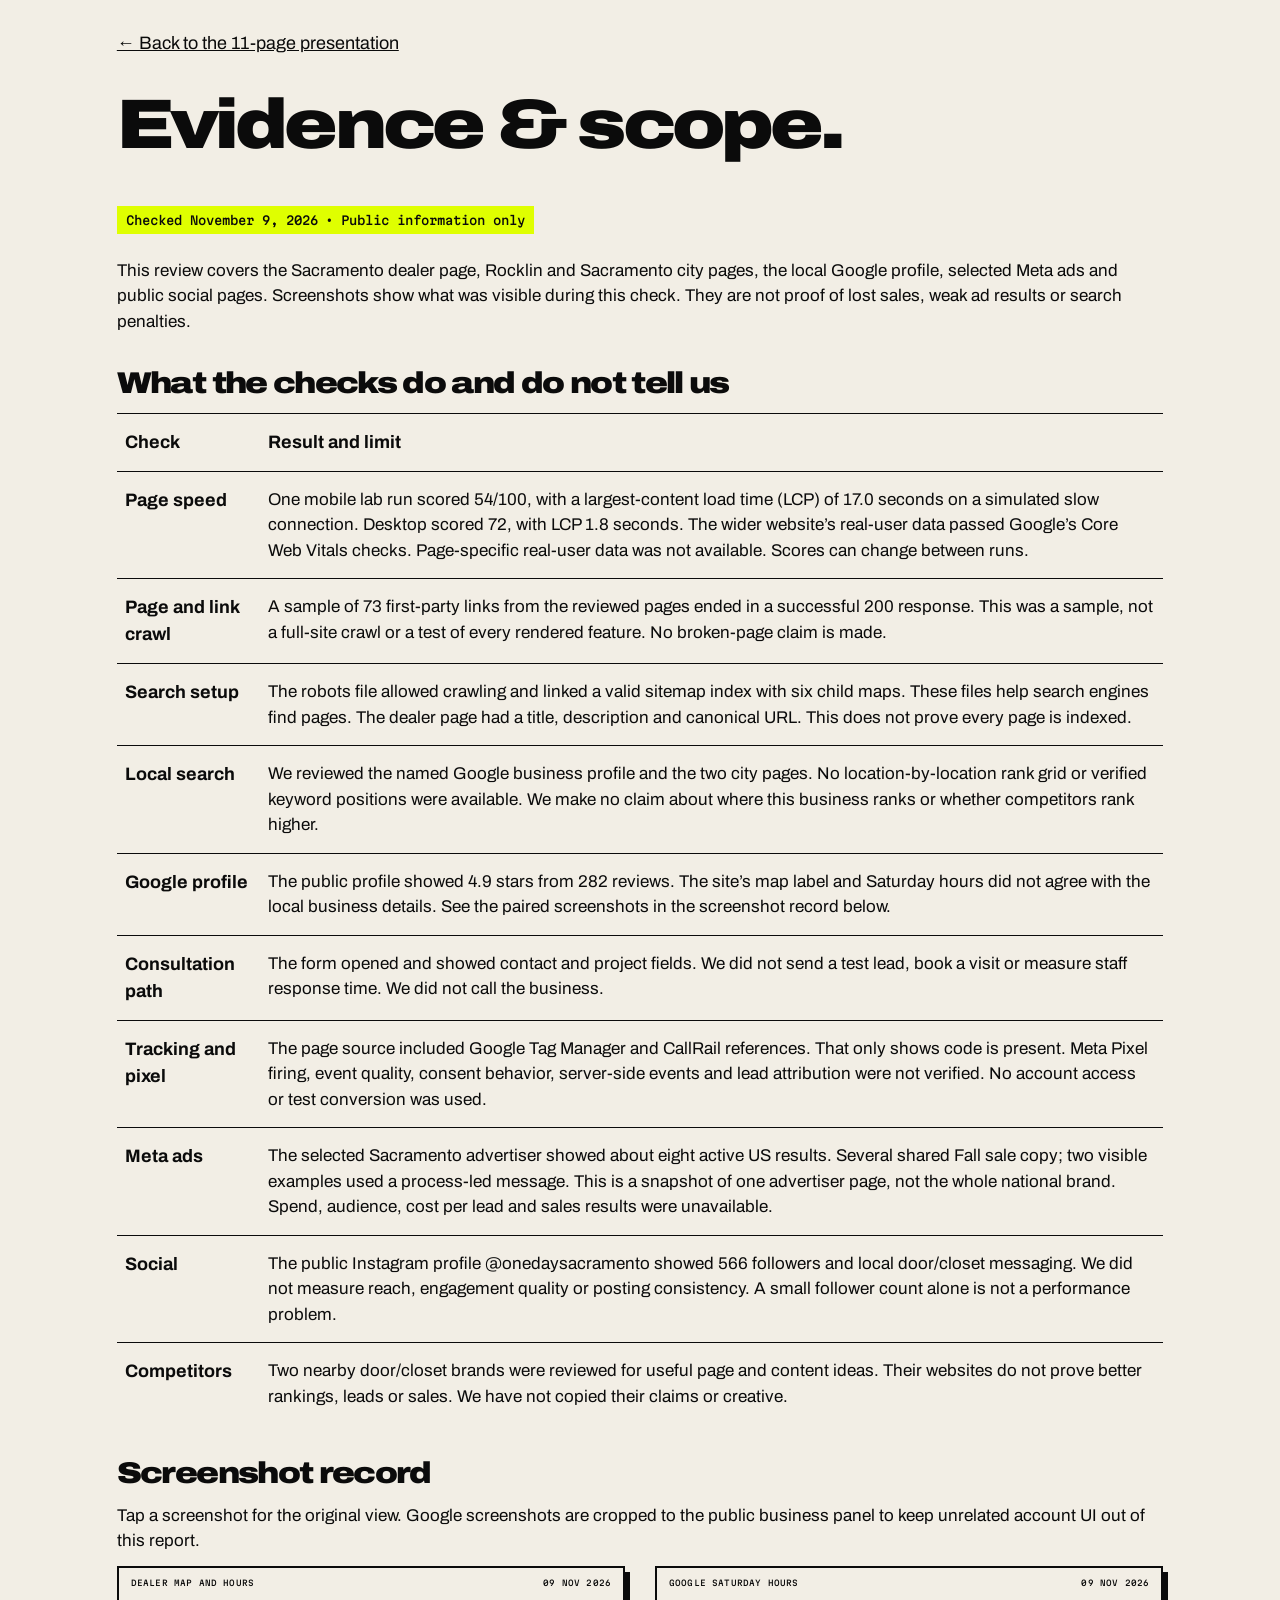
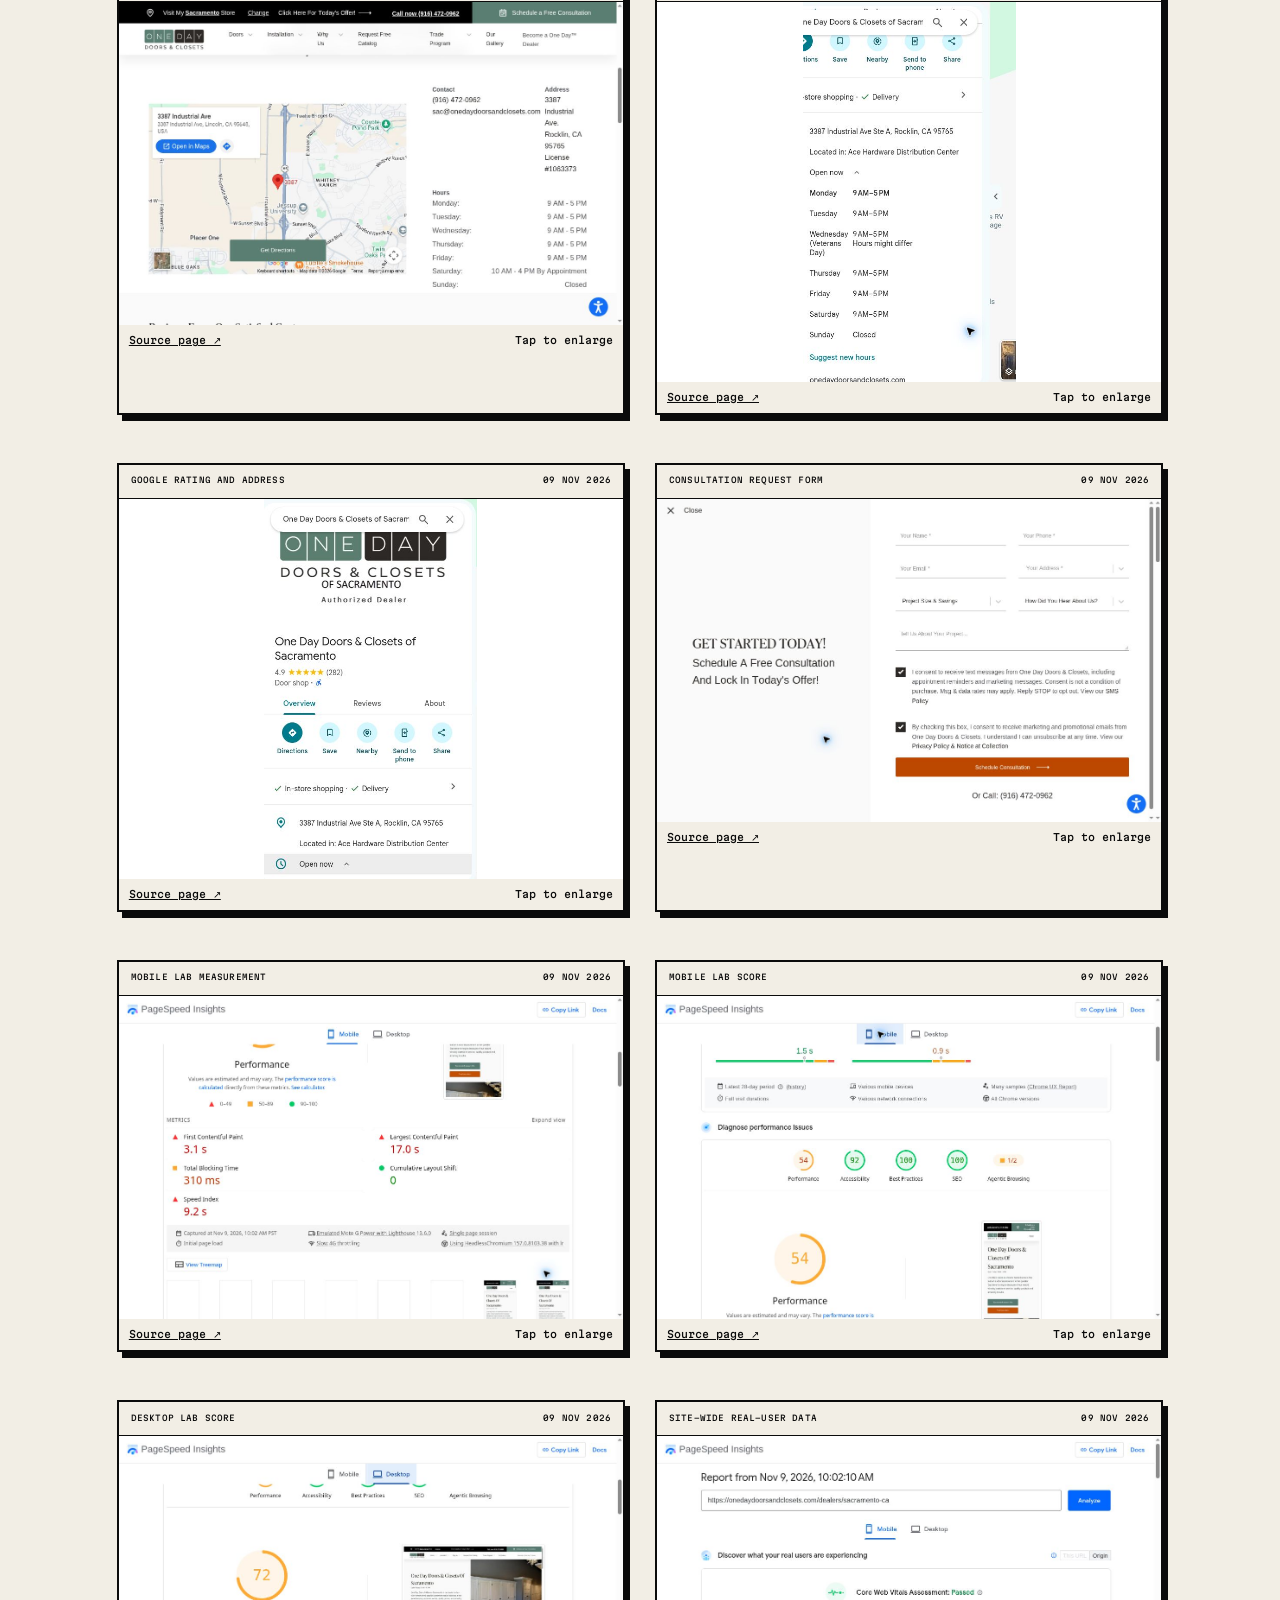
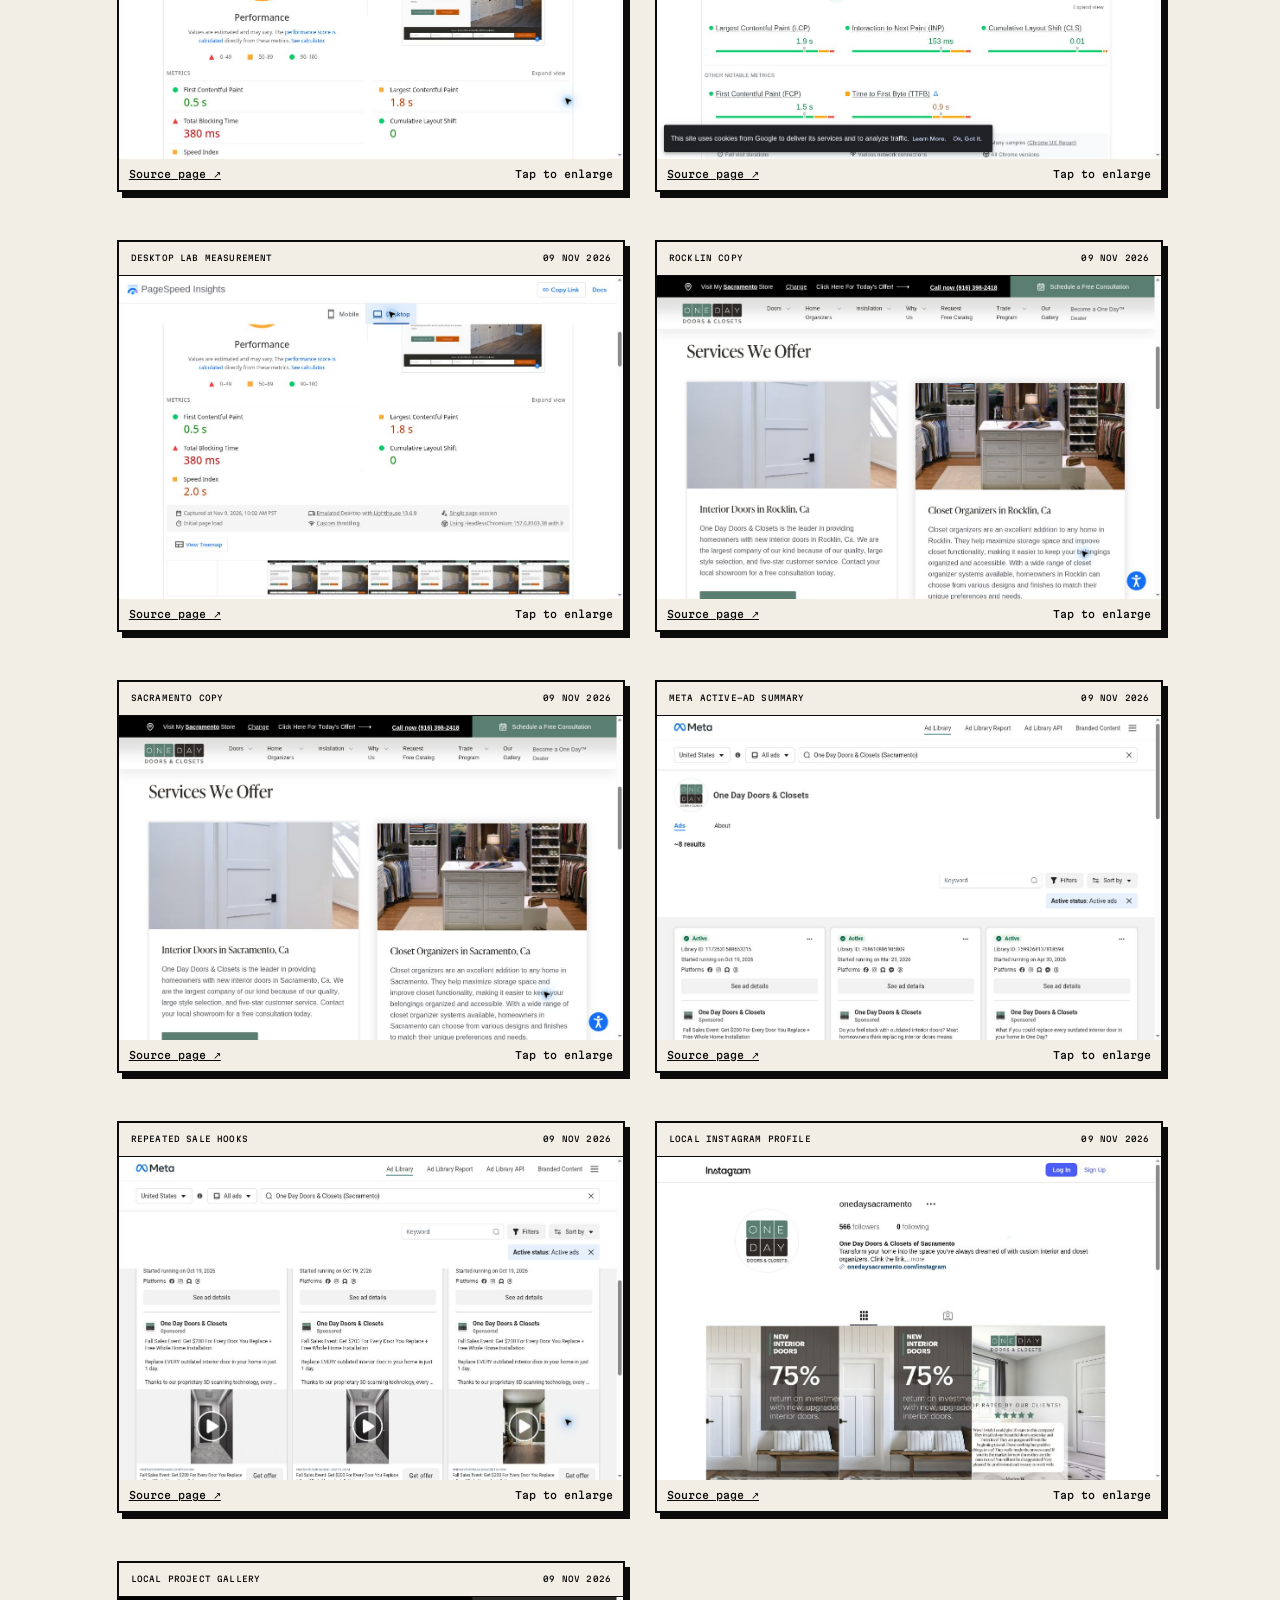
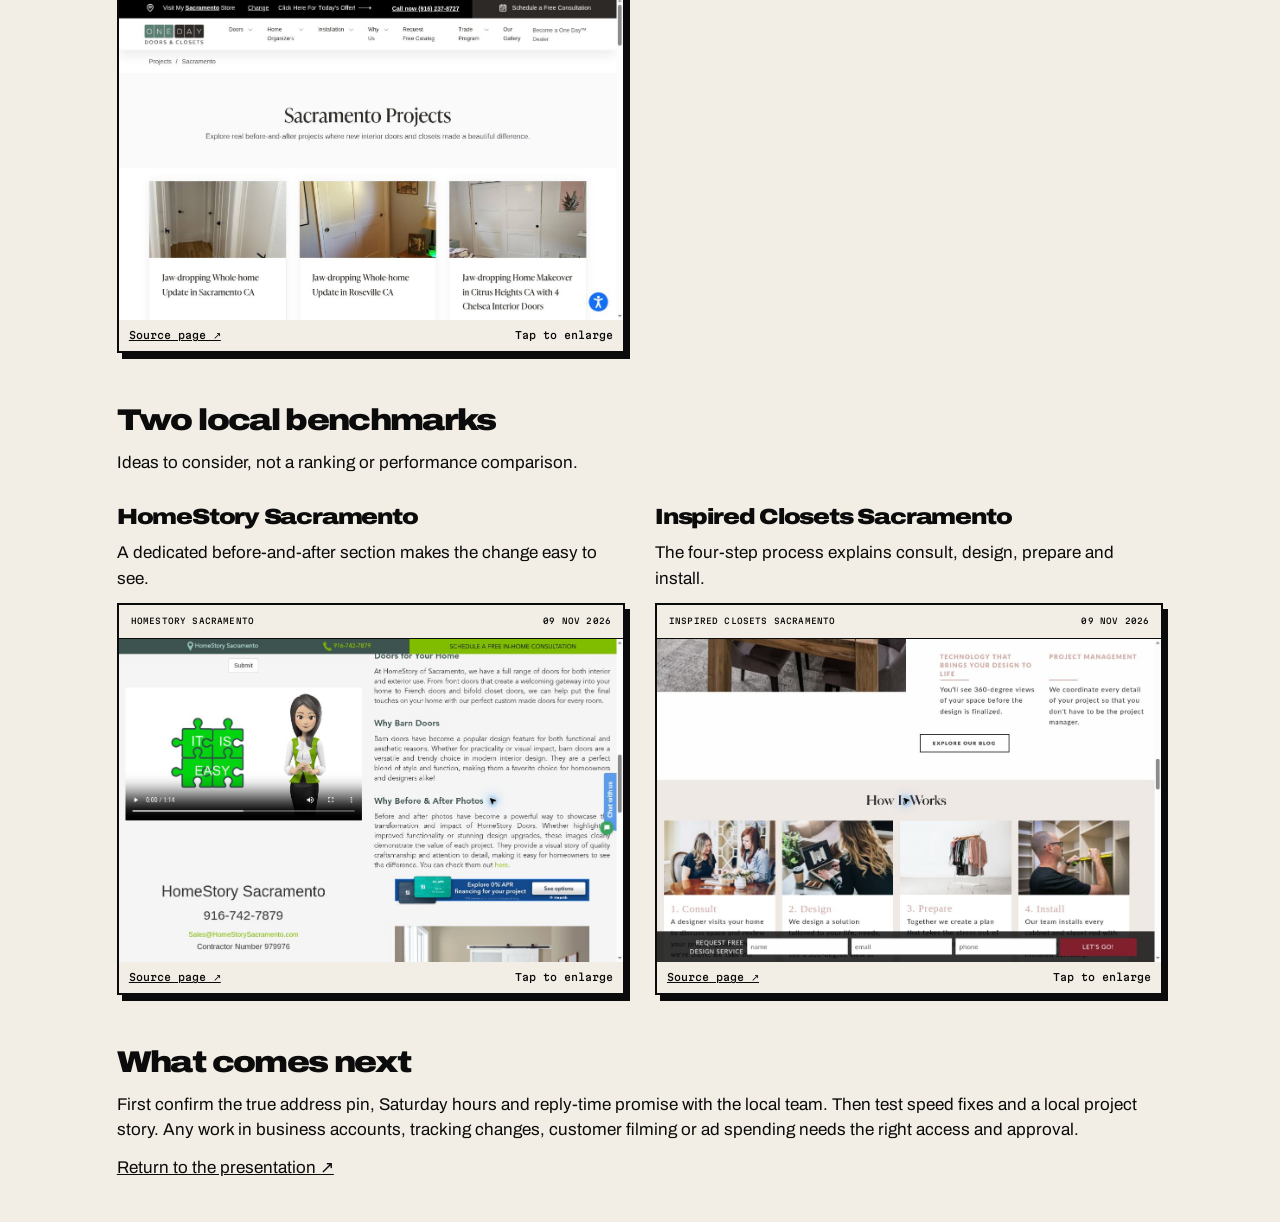
==== audit-notes.html @ bdd7f67b "Publish screenshot-backed 11-page Sacramento audit" ====
<!doctype html><html lang="en"><head><meta charset="utf-8"><meta name="viewport" content="width=device-width,initial-scale=1"><meta name="robots" content="noindex,nofollow"><title>Evidence & scope | One Day × Vessel Archive</title><link rel="stylesheet" href="styles.css"><link rel="stylesheet" href="audit.css"><style>body{display:block;height:auto;overflow:auto;padding:30px 6vw;max-width:1200px;margin:auto}h1{font-size:clamp(38px,6vw,70px);margin:35px 0}h2{font-size:30px;margin:35px 0 15px}h3{font-size:22px;margin:20px 0 10px}p,li,td{font:17px/1.5 Archivo,Arial,sans-serif}p{margin:12px 0}a{text-decoration:underline}table{border-collapse:collapse;width:100%}td,th{text-align:left;border-top:1px solid;padding:15px 8px;vertical-align:top}th{font-size:18px}.grid{display:grid;grid-template-columns:1fr 1fr;gap:30px}.proof img{max-height:380px}.tag{font:12px/1.5 var(--mono);background:var(--lime);padding:5px 9px;display:inline-block}@media(max-width:700px){.grid{grid-template-columns:1fr}td,th{font-size:14px;padding:12px 5px}}</style></head><body><a href="index.html">← Back to the 11-page presentation</a><h1>Evidence &amp; scope.</h1><p class="tag">Checked November 9, 2026 • Public information only</p><p>This review covers the Sacramento dealer page, Rocklin and Sacramento city pages, the local Google profile, selected Meta ads and public social pages. Screenshots show what was visible during this check. They are not proof of lost sales, weak ad results or search penalties.</p><h2>What the checks do and do not tell us</h2><table><thead><tr><th>Check</th><th>Result and limit</th></tr></thead><tbody><tr><th>Page speed</th><td>One mobile lab run scored 54/100, with a largest-content load time (LCP) of 17.0 seconds on a simulated slow connection. Desktop scored 72, with LCP 1.8 seconds. The wider website’s real-user data passed Google’s Core Web Vitals checks. Page-specific real-user data was not available. Scores can change between runs.</td></tr><tr><th>Page and link crawl</th><td>A sample of 73 first-party links from the reviewed pages ended in a successful 200 response. This was a sample, not a full-site crawl or a test of every rendered feature. No broken-page claim is made.</td></tr><tr><th>Search setup</th><td>The robots file allowed crawling and linked a valid sitemap index with six child maps. These files help search engines find pages. The dealer page had a title, description and canonical URL. This does not prove every page is indexed.</td></tr><tr><th>Local search</th><td>We reviewed the named Google business profile and the two city pages. No location-by-location rank grid or verified keyword positions were available. We make no claim about where this business ranks or whether competitors rank higher.</td></tr><tr><th>Google profile</th><td>The public profile showed 4.9 stars from 282 reviews. The site’s map label and Saturday hours did not agree with the local business details. See the paired screenshots in the screenshot record below.</td></tr><tr><th>Consultation path</th><td>The form opened and showed contact and project fields. We did not send a test lead, book a visit or measure staff response time. We did not call the business.</td></tr><tr><th>Tracking and pixel</th><td>The page source included Google Tag Manager and CallRail references. That only shows code is present. Meta Pixel firing, event quality, consent behavior, server-side events and lead attribution were not verified. No account access or test conversion was used.</td></tr><tr><th>Meta ads</th><td>The selected Sacramento advertiser showed about eight active US results. Several shared Fall sale copy; two visible examples used a process-led message. This is a snapshot of one advertiser page, not the whole national brand. Spend, audience, cost per lead and sales results were unavailable.</td></tr><tr><th>Social</th><td>The public Instagram profile @onedaysacramento showed 566 followers and local door/closet messaging. We did not measure reach, engagement quality or posting consistency. A small follower count alone is not a performance problem.</td></tr><tr><th>Competitors</th><td>Two nearby door/closet brands were reviewed for useful page and content ideas. Their websites do not prove better rankings, leads or sales. We have not copied their claims or creative.</td></tr></tbody></table><h2>Screenshot record</h2><p>Tap a screenshot for the original view. Google screenshots are cropped to the public business panel to keep unrelated account UI out of this report.</p><div class="grid"><figure class="proof window"><div class="window-bar"><span>Dealer map and hours</span><time datetime="2026-11-09">09 NOV 2026</time></div><a class="proof-image" href="evidence/sacramento-location.png" target="_blank" rel="noopener" aria-label="Open full screenshot: Dealer map and hours"><img src="evidence/sacramento-location.png" alt="Dealer map and hours" loading="lazy"></a><figcaption><a href="https://onedaydoorsandclosets.com/dealers/sacramento-ca" target="_blank" rel="noopener">Source page ↗</a><span>Tap to enlarge</span></figcaption></figure><figure class="proof window"><div class="window-bar"><span>Google Saturday hours</span><time datetime="2026-11-09">09 NOV 2026</time></div><a class="proof-image" href="evidence/google-hours.png" target="_blank" rel="noopener" aria-label="Open full screenshot: Google Saturday hours"><img src="evidence/google-hours.png" alt="Google Saturday hours" loading="lazy"></a><figcaption><a href="https://g.page/r/CX6VemgRWB2BEB0" target="_blank" rel="noopener">Source page ↗</a><span>Tap to enlarge</span></figcaption></figure><figure class="proof window"><div class="window-bar"><span>Google rating and address</span><time datetime="2026-11-09">09 NOV 2026</time></div><a class="proof-image" href="evidence/google-profile.png" target="_blank" rel="noopener" aria-label="Open full screenshot: Google rating and address"><img src="evidence/google-profile.png" alt="Google rating and address" loading="lazy"></a><figcaption><a href="https://g.page/r/CX6VemgRWB2BEB0" target="_blank" rel="noopener">Source page ↗</a><span>Tap to enlarge</span></figcaption></figure><figure class="proof window"><div class="window-bar"><span>Consultation request form</span><time datetime="2026-11-09">09 NOV 2026</time></div><a class="proof-image" href="evidence/consultation-form.png" target="_blank" rel="noopener" aria-label="Open full screenshot: Consultation request form"><img src="evidence/consultation-form.png" alt="Consultation request form" loading="lazy"></a><figcaption><a href="https://onedaydoorsandclosets.com/dealers/sacramento-ca" target="_blank" rel="noopener">Source page ↗</a><span>Tap to enlarge</span></figcaption></figure><figure class="proof window"><div class="window-bar"><span>Mobile lab measurement</span><time datetime="2026-11-09">09 NOV 2026</time></div><a class="proof-image" href="evidence/psi-mobile-lab.png" target="_blank" rel="noopener" aria-label="Open full screenshot: Mobile lab measurement"><img src="evidence/psi-mobile-lab.png" alt="Mobile lab measurement" loading="lazy"></a><figcaption><a href="https://pagespeed.web.dev/analysis/https-onedaydoorsandclosets-com-dealers-sacramento-ca/okveh5j8fg?form_factor=mobile" target="_blank" rel="noopener">Source page ↗</a><span>Tap to enlarge</span></figcaption></figure><figure class="proof window"><div class="window-bar"><span>Mobile lab score</span><time datetime="2026-11-09">09 NOV 2026</time></div><a class="proof-image" href="evidence/psi-mobile-score.png" target="_blank" rel="noopener" aria-label="Open full screenshot: Mobile lab score"><img src="evidence/psi-mobile-score.png" alt="Mobile lab score" loading="lazy"></a><figcaption><a href="https://pagespeed.web.dev/analysis/https-onedaydoorsandclosets-com-dealers-sacramento-ca/okveh5j8fg?form_factor=mobile" target="_blank" rel="noopener">Source page ↗</a><span>Tap to enlarge</span></figcaption></figure><figure class="proof window"><div class="window-bar"><span>Desktop lab score</span><time datetime="2026-11-09">09 NOV 2026</time></div><a class="proof-image" href="evidence/psi-desktop-score.png" target="_blank" rel="noopener" aria-label="Open full screenshot: Desktop lab score"><img src="evidence/psi-desktop-score.png" alt="Desktop lab score" loading="lazy"></a><figcaption><a href="https://pagespeed.web.dev/analysis/https-onedaydoorsandclosets-com-dealers-sacramento-ca/okveh5j8fg?form_factor=desktop" target="_blank" rel="noopener">Source page ↗</a><span>Tap to enlarge</span></figcaption></figure><figure class="proof window"><div class="window-bar"><span>Site-wide real-user data</span><time datetime="2026-11-09">09 NOV 2026</time></div><a class="proof-image" href="evidence/psi-mobile-field.png" target="_blank" rel="noopener" aria-label="Open full screenshot: Site-wide real-user data"><img src="evidence/psi-mobile-field.png" alt="Site-wide real-user data" loading="lazy"></a><figcaption><a href="https://pagespeed.web.dev/analysis/https-onedaydoorsandclosets-com-dealers-sacramento-ca/okveh5j8fg?form_factor=mobile" target="_blank" rel="noopener">Source page ↗</a><span>Tap to enlarge</span></figcaption></figure><figure class="proof window"><div class="window-bar"><span>Desktop lab measurement</span><time datetime="2026-11-09">09 NOV 2026</time></div><a class="proof-image" href="evidence/psi-desktop-lab.png" target="_blank" rel="noopener" aria-label="Open full screenshot: Desktop lab measurement"><img src="evidence/psi-desktop-lab.png" alt="Desktop lab measurement" loading="lazy"></a><figcaption><a href="https://pagespeed.web.dev/analysis/https-onedaydoorsandclosets-com-dealers-sacramento-ca/okveh5j8fg?form_factor=desktop" target="_blank" rel="noopener">Source page ↗</a><span>Tap to enlarge</span></figcaption></figure><figure class="proof window"><div class="window-bar"><span>Rocklin copy</span><time datetime="2026-11-09">09 NOV 2026</time></div><a class="proof-image" href="evidence/rocklin-service-copy.png" target="_blank" rel="noopener" aria-label="Open full screenshot: Rocklin copy"><img src="evidence/rocklin-service-copy.png" alt="Rocklin copy" loading="lazy"></a><figcaption><a href="https://onedaydoorsandclosets.com/cities/rocklin-ca" target="_blank" rel="noopener">Source page ↗</a><span>Tap to enlarge</span></figcaption></figure><figure class="proof window"><div class="window-bar"><span>Sacramento copy</span><time datetime="2026-11-09">09 NOV 2026</time></div><a class="proof-image" href="evidence/sacramento-service-copy.png" target="_blank" rel="noopener" aria-label="Open full screenshot: Sacramento copy"><img src="evidence/sacramento-service-copy.png" alt="Sacramento copy" loading="lazy"></a><figcaption><a href="https://onedaydoorsandclosets.com/cities/sacramento-ca" target="_blank" rel="noopener">Source page ↗</a><span>Tap to enlarge</span></figcaption></figure><figure class="proof window"><div class="window-bar"><span>Meta active-ad summary</span><time datetime="2026-11-09">09 NOV 2026</time></div><a class="proof-image" href="evidence/meta-active-summary.png" target="_blank" rel="noopener" aria-label="Open full screenshot: Meta active-ad summary"><img src="evidence/meta-active-summary.png" alt="Meta active-ad summary" loading="lazy"></a><figcaption><a href="https://www.facebook.com/ads/library/?active_status=active&ad_type=all&country=US&view_all_page_id=113342071382719" target="_blank" rel="noopener">Source page ↗</a><span>Tap to enlarge</span></figcaption></figure><figure class="proof window"><div class="window-bar"><span>Repeated sale hooks</span><time datetime="2026-11-09">09 NOV 2026</time></div><a class="proof-image" href="evidence/meta-repeat-hooks.png" target="_blank" rel="noopener" aria-label="Open full screenshot: Repeated sale hooks"><img src="evidence/meta-repeat-hooks.png" alt="Repeated sale hooks" loading="lazy"></a><figcaption><a href="https://www.facebook.com/ads/library/?active_status=active&ad_type=all&country=US&view_all_page_id=113342071382719" target="_blank" rel="noopener">Source page ↗</a><span>Tap to enlarge</span></figcaption></figure><figure class="proof window"><div class="window-bar"><span>Local Instagram profile</span><time datetime="2026-11-09">09 NOV 2026</time></div><a class="proof-image" href="evidence/instagram-profile.png" target="_blank" rel="noopener" aria-label="Open full screenshot: Local Instagram profile"><img src="evidence/instagram-profile.png" alt="Local Instagram profile" loading="lazy"></a><figcaption><a href="https://www.instagram.com/onedaysacramento/" target="_blank" rel="noopener">Source page ↗</a><span>Tap to enlarge</span></figcaption></figure><figure class="proof window"><div class="window-bar"><span>Local project gallery</span><time datetime="2026-11-09">09 NOV 2026</time></div><a class="proof-image" href="evidence/local-projects.png" target="_blank" rel="noopener" aria-label="Open full screenshot: Local project gallery"><img src="evidence/local-projects.png" alt="Local project gallery" loading="lazy"></a><figcaption><a href="https://onedaydoorsandclosets.com/projects/sacramento-ca" target="_blank" rel="noopener">Source page ↗</a><span>Tap to enlarge</span></figcaption></figure></div><h2>Two local benchmarks</h2><p>Ideas to consider, not a ranking or performance comparison.</p><div class="grid"><article><h3>HomeStory Sacramento</h3><p>A dedicated before-and-after section makes the change easy to see.</p><figure class="proof window"><div class="window-bar"><span>HomeStory Sacramento</span><time datetime="2026-11-09">09 NOV 2026</time></div><a class="proof-image" href="evidence/comp-homestory.png" target="_blank" rel="noopener" aria-label="Open full screenshot: HomeStory Sacramento"><img src="evidence/comp-homestory.png" alt="HomeStory Sacramento" loading="lazy"></a><figcaption><a href="https://www.homestorydoors.com/location/sacramento" target="_blank" rel="noopener">Source page ↗</a><span>Tap to enlarge</span></figcaption></figure></article><article><h3>Inspired Closets Sacramento</h3><p>The four-step process explains consult, design, prepare and install.</p><figure class="proof window"><div class="window-bar"><span>Inspired Closets Sacramento</span><time datetime="2026-11-09">09 NOV 2026</time></div><a class="proof-image" href="evidence/comp-inspired.png" target="_blank" rel="noopener" aria-label="Open full screenshot: Inspired Closets Sacramento"><img src="evidence/comp-inspired.png" alt="Inspired Closets Sacramento" loading="lazy"></a><figcaption><a href="https://www.inspiredclosets.com/locations/sacramento/" target="_blank" rel="noopener">Source page ↗</a><span>Tap to enlarge</span></figcaption></figure></article></div><h2>What comes next</h2><p>First confirm the true address pin, Saturday hours and reply-time promise with the local team. Then test speed fixes and a local project story. Any work in business accounts, tracking changes, customer filming or ad spending needs the right access and approval.</p><p><a href="index.html">Return to the presentation ↗</a></p></body></html>
---- styles.css ----
/* V4: the original Modern Aesthetics / Vessel composition, in seven pages. */
@font-face{font-family:Archivo;src:url('assets/archivo.woff') format('woff');font-weight:100 900;font-stretch:62% 125%;font-display:swap}
@font-face{font-family:Instrument;src:url('assets/instrument-serif-italic.woff') format('woff');font-weight:400;font-style:italic;font-display:swap}
@font-face{font-family:Martian;src:url('assets/martian-mono.woff') format('woff');font-weight:500;font-display:swap}
:root{--paper:#f2eee5;--ink:#0b0b0b;--lime:#dfff00;--orange:#ff5731;--blue:#3452ff;--purple:#ae8af5;--muted:#656158;--line:#0b0b0b35;--mono:Martian,monospace;--serif:Instrument,Georgia,serif;--pad:clamp(24px,4.4vw,84px)}
*{box-sizing:border-box}html,body{margin:0;width:100%;height:100%;overflow:hidden}body{height:100svh;height:100dvh;background:var(--paper);color:var(--ink);font-family:Archivo,Arial,sans-serif;font-variation-settings:"wdth" 100;font-size:18px;line-height:1.5;-webkit-font-smoothing:antialiased;text-size-adjust:100%;display:flex;flex-direction:column}button,a{touch-action:manipulation;-webkit-tap-highlight-color:transparent}a{color:inherit;text-decoration:none}button{font:inherit;color:inherit;cursor:pointer}button:focus-visible,a:focus-visible{outline:3px solid var(--blue);outline-offset:5px}.dark :focus-visible{outline-color:var(--lime)}img{display:block;max-width:100%}p,h1,h2,h3,h4,figure{margin:0}h1,h2,h3{font-weight:900;font-variation-settings:"wdth" 117,"wght" 900;letter-spacing:-.055em;line-height:.95}em{font-family:var(--serif);font-variation-settings:normal;font-weight:400;font-style:italic;text-transform:none;letter-spacing:-.035em}[hidden]{display:none!important}::selection{background:var(--lime);color:var(--ink)}.mono,.eyebrow{font:500 9px/1.65 var(--mono);letter-spacing:.045em;text-transform:uppercase}.eyebrow{display:flex;align-items:center;gap:10px;margin-bottom:23px}.signal{width:8px;height:8px;flex:0 0 auto;background:var(--lime);border:1px solid #b3c900;box-shadow:0 0 0 4px #dfff0030;border-radius:50%}.masthead{flex:0 0 62px;margin:16px 20px 0;border:2px solid var(--ink);border-radius:40px;background:var(--paper);box-shadow:4px 5px 0 var(--ink);z-index:20;display:flex;align-items:center;justify-content:space-between;gap:22px;padding:7px 10px 7px 8px}.brand{display:flex;gap:11px;align-items:center;flex-shrink:0}.brand-disc{width:42px;height:42px;display:grid;place-items:center;background:var(--ink);border-radius:50%}.brand-disc img{height:29px;width:auto}.wordmark{width:112px;height:auto}.project-label{font-size:8px;color:var(--muted);margin-left:auto;text-align:right}.nav-tag{display:flex;align-items:center;gap:30px;background:var(--ink);color:var(--paper);border-radius:28px;padding:13px 18px;font-size:9px}.nav-tag>span{font-size:17px;line-height:1}.reading-progress{position:fixed;top:0;left:0;right:0;height:5px;z-index:40;background:var(--ink)}.reading-progress>span{height:100%;display:block;width:14.2857%;background:var(--lime);transition:width .2s}.deck{flex:1;min-height:0;margin-top:14px;position:relative}.slide{height:100%;overflow:auto;overscroll-behavior:contain;scrollbar-width:thin;outline:none;position:relative;isolation:isolate;padding:clamp(25px,3.5vh,44px) var(--pad);border-top:2px solid var(--ink);border-bottom:2px solid var(--ink)}.slide-inner{max-width:1490px;min-height:100%;margin:auto;display:flex;flex-direction:column;justify-content:center}.graph{background-color:var(--paper);background-image:linear-gradient(#0b0b0b08 1px,transparent 1px),linear-gradient(90deg,#0b0b0b08 1px,transparent 1px);background-size:48px 48px;background-position:-1px -1px}.dark{background:var(--ink);color:var(--paper)}.mega{font-size:clamp(55px,6.7vw,108px);line-height:.84;letter-spacing:-.075em;text-transform:uppercase;font-variation-settings:"wdth" 117,"wght" 900;font-weight:900}.mega>span{display:block}.mega>em{display:block;font-size:.91em;line-height:.92;margin:.12em 0 .08em .025em;position:relative;width:fit-content;max-width:100%}.mega .highlight{background:var(--lime);color:var(--ink);padding:.015em .12em .07em .04em;transform:rotate(-2deg);box-shadow:3px 3px 0 var(--ink);z-index:1}.lead{font-size:clamp(17px,1.35vw,21px);line-height:1.5;letter-spacing:-.018em;max-width:41ch}.cover-grid{display:grid;grid-template-columns:minmax(0,1.1fr) minmax(0,.9fr);gap:6vw;align-items:center}.cover-copy .mega{font-size:clamp(54px,6.5vw,104px);line-height:.86}.cover-copy .mega>span{white-space:nowrap}.cover-copy .mega>em{font-size:.85em;margin-top:.18em;white-space:nowrap}.intro-note{font-size:18px;line-height:1.4;max-width:34ch;margin-bottom:26px}.prepared{font-size:14px;line-height:1.5;max-width:42ch;margin-top:27px}.cover-copy .eyebrow{font-size:8px;margin-bottom:16px}.window{border:2px solid var(--ink);background:var(--paper);position:relative;box-shadow:8px 9px 0 var(--ink)}.window-bar{height:34px;border-bottom:1px solid var(--ink);padding:0 12px;display:flex;align-items:center;justify-content:space-between;gap:12px;font:500 7px/1.4 var(--mono);letter-spacing:.02em;text-transform:uppercase}.window-dots{white-space:nowrap;font-size:13px;letter-spacing:1px}.service-stage{height:455px;position:relative;padding:22px 24px 16px}.stage-grid{position:absolute;inset:8px 0 15px;background-color:var(--ink);background-image:linear-gradient(#ffffff09 1px,transparent 1px),linear-gradient(90deg,#ffffff09 1px,transparent 1px);background-size:37px 37px;border:2px solid var(--ink);border-radius:40px;box-shadow:10px 10px 0 var(--lime);overflow:hidden}.orbit{position:absolute;border:1px solid #f2eee540;border-radius:50%;width:490px;height:490px;left:-180px;top:10px;transform:rotate(-25deg) scaleX(.65)}.orbit-b{left:130px;top:150px;width:320px;height:320px;transform:rotate(35deg) scaleX(.5)}.orbit-point{position:absolute;width:9px;height:9px;border-radius:50%;background:var(--lime);left:32px;bottom:140px;box-shadow:0 0 18px var(--lime)}.service-window{width:90%;max-width:430px;box-shadow:7px 8px 0 #0008}.service-window:nth-of-type(1){transform:rotate(-5deg);z-index:2}.service-window:nth-of-type(2){margin:10px 0 0 8%;transform:rotate(3deg);z-index:3}.service-window:nth-of-type(3){margin:10px 0 0 0;transform:rotate(-2deg);z-index:4}.service-window .window-bar{height:25px;border-color:currentColor}.service-copy{padding:15px 19px}.service-copy h3{font-size:29px;line-height:.95;text-transform:uppercase}.service-copy p{font-size:13px;line-height:1.4;margin-top:8px;max-width:39ch}.cobalt{background:var(--blue);color:var(--paper)}.orange{background:var(--orange);color:var(--ink)}.acid{background:var(--lime);color:var(--ink)}.archive-sticker{position:absolute;right:-10px;top:6px;z-index:5;border:2px solid var(--ink);background:var(--purple);width:116px;height:116px;border-radius:50%;box-shadow:5px 5px 0 var(--ink);display:flex;align-items:center;justify-content:center;flex-direction:column;transform:rotate(13deg);gap:6px}.archive-sticker .mono{font-size:6px}.archive-sticker strong{font-size:22px;font-weight:900;line-height:.86;text-align:center;letter-spacing:-.06em}.service-stage .archive-sticker{right:-15px;top:auto;bottom:-5px;width:100px;height:100px}.service-stage .archive-sticker strong{font-size:18px}.service-stage .archive-sticker .mono{font-size:5px}.strength-layout{display:grid;grid-template-columns:minmax(0,1.08fr) minmax(0,.92fr);gap:6vw;align-items:center}.strength-copy .mega{font-size:clamp(47px,5.9vw,90px)}.strength-copy>.lead{margin-top:27px}.why{border-left:3px solid var(--orange);padding-left:15px;margin-top:22px;max-width:45ch}.why .label{font-size:8px}.why p{font-size:16px;line-height:1.45;margin-top:7px}.source{display:inline-flex;gap:18px;align-items:center;font-size:8px;border-bottom:1px solid currentColor;padding-bottom:3px;margin-top:20px;line-height:1.5}.source span{font-size:14px;line-height:1}.archive-stage{position:relative;height:470px;padding:22px 25px 34px}.portrait-window{width:91%;height:100%;transform:rotate(-5deg);border-color:var(--paper);box-shadow:12px 17px 0 #0005;z-index:2;display:flex;flex-direction:column}.portrait-window .window-bar{background:var(--blue);color:var(--paper);border-color:var(--paper);font-size:6px;flex:0 0 32px}.portrait{width:100%;height:0;flex:1;min-height:0;object-fit:cover;object-position:center 25%}.portrait-caption{background:var(--orange);padding:17px 15px;border-top:1px solid var(--paper)}.portrait-caption>strong{font-size:26px;line-height:.95;letter-spacing:-.065em;font-variation-settings:"wdth" 117,"wght" 900;font-weight:900;display:block}.portrait-caption .mono{display:block;font-size:6px;margin-top:8px}.logo-image .portrait{object-fit:contain;background:#fff;padding:20px}.archive-stage .archive-sticker{right:-9px;top:35px}.strength-layout.no-image{grid-template-columns:1fr;max-width:1000px}.finding-grid{display:grid;grid-template-columns:minmax(0,1.03fr) minmax(0,.97fr);gap:6vw;align-items:center}.finding-heading .mega{font-size:clamp(45px,5.7vw,88px);line-height:.88}.finding-heading .eyebrow{color:var(--lime)}.impact{margin-top:32px;padding-left:16px;border-left:3px solid var(--orange);max-width:40ch}.impact .label{color:var(--lime);font-size:8px}.impact p{font-size:clamp(17px,1.5vw,22px);line-height:1.45;margin-top:8px}.proof-window{color:var(--ink);border-color:var(--paper);box-shadow:8px 9px 0 #f2eee525;transform:rotate(2deg)}.issue-2 .proof-window{transform:rotate(-2deg)}.proof-window>.window-bar{background:var(--paper)}.proof-face{border-bottom:2px solid var(--ink);padding:28px;display:flex;gap:25px;align-items:center;min-height:190px}.finding-number{font-size:clamp(72px,7vw,108px);font-weight:900;font-variation-settings:"wdth" 117,"wght" 900;letter-spacing:-.08em;line-height:.85}.proof-face .label{font-size:8px;display:block;margin-bottom:10px}.proof-face p{font-size:22px;line-height:1.35;letter-spacing:-.02em}.fix{padding:27px 28px 17px}.fix .label{display:inline-block;background:var(--lime);padding:3px 6px;font-size:8px}.fix p{font-size:21px;line-height:1.4;margin-top:11px}.proof-footer{padding:0 28px 23px}.proof-footer .source{margin-top:8px}.plan-slide .mega{font-size:clamp(52px,6.3vw,96px);max-width:1100px}.plan-slide .eyebrow{color:var(--lime)}.steps{display:grid;grid-template-columns:repeat(3,minmax(0,1fr));gap:28px;margin:42px 7px 10px;align-items:stretch}.step{border-color:var(--paper);box-shadow:7px 8px 0 #f2eee525;min-width:0}.step:nth-child(1){transform:rotate(-2deg)}.step:nth-child(2){transform:translateY(12px) rotate(1deg)}.step:nth-child(3){transform:rotate(2deg)}.step .window-bar{border-color:currentColor}.step-copy{padding:22px}.step .number{font-size:61px;line-height:.9;font-variation-settings:"wdth" 117,"wght" 900;font-weight:900;letter-spacing:-.07em;display:block;margin-bottom:24px}.step h3{font-size:30px;line-height:.98;text-transform:uppercase}.step p{font-size:18px;line-height:1.4;margin-top:15px}.close-top{display:grid;grid-template-columns:1fr 220px;gap:7vw;align-items:center}.close-top .mega{font-size:clamp(58px,7.3vw,115px);max-width:1000px}.closing-symbol{width:210px;height:210px;background:var(--purple);border:2px solid var(--ink);border-radius:50%;display:grid;place-items:center;box-shadow:8px 8px 0 var(--ink);transform:rotate(12deg)}.closing-symbol img{width:80px;height:132px}.close-bottom{display:flex;justify-content:space-between;gap:35px;align-items:center;margin-top:32px}.close-bottom .lead{max-width:45ch}.actions{display:flex;flex-direction:column;align-items:flex-start;gap:20px;flex:0 0 auto}.button{background:var(--lime);color:var(--ink);border:2px solid var(--ink);box-shadow:5px 5px 0 var(--ink);padding:17px 21px;display:inline-flex;align-items:center;justify-content:space-between;gap:40px;font:500 10px/1.4 var(--mono);text-transform:uppercase;transition:transform .2s,box-shadow .2s}.button span{font-size:20px}.button:hover{transform:translate(3px,3px);box-shadow:2px 2px 0 var(--ink)}.work-link{border-bottom:1px solid var(--ink);padding-bottom:3px;font-size:9px}.footer-wordmark{border-top:2px solid var(--ink);margin-top:32px;padding-top:24px}.footer-wordmark img{height:clamp(70px,10vh,115px);width:100%;object-fit:contain}.deck-footer{flex:0 0 74px;padding:11px 24px;display:flex;align-items:center;justify-content:space-between;gap:25px}.footer-label{font-size:7px;color:var(--muted)}.controls{border:2px solid var(--ink);border-radius:40px;background:var(--paper);box-shadow:3px 4px 0 var(--ink);padding:5px;display:flex;align-items:center;gap:17px}.controls button{border:0;border-radius:24px;background:transparent;font:500 10px/1 var(--mono);padding:13px 15px;min-height:40px;min-width:83px}.controls button:disabled{opacity:.3;cursor:default}.controls #next{background:var(--ink);color:var(--paper)}.count{font-size:9px;min-width:48px;text-align:center}.count strong{font-weight:500}.visually-hidden{position:absolute;width:1px;height:1px;overflow:hidden;clip:rect(0,0,0,0);white-space:nowrap}.slide p,.slide h1,.slide h2,.slide h3{overflow-wrap:break-word}
@media(min-width:761px) and (max-height:760px){.slide{padding-top:24px;padding-bottom:24px}.cover-copy .mega{font-size:clamp(54px,5.7vw,84px)}.intro-note{margin-bottom:19px;font-size:16px}.prepared{margin-top:20px}.service-stage{height:410px}.service-copy{padding:12px 16px}.service-copy h3{font-size:25px}.service-copy p{font-size:12px}.strength-copy .mega{font-size:clamp(45px,5.2vw,75px)}.archive-stage{height:405px}.strength-copy>.lead{margin-top:22px;font-size:17px}.why{margin-top:17px}.why p{font-size:14px}.finding-heading .mega{font-size:clamp(45px,5.2vw,75px)}.proof-face{padding:23px;min-height:155px}.proof-face p{font-size:19px}.fix{padding:21px 23px 13px}.fix p{font-size:19px}.proof-footer{padding:0 23px 19px}.plan-slide .mega{font-size:clamp(48px,5.4vw,78px)}.steps{margin-top:32px;gap:24px}.step-copy{padding:18px}.step .number{font-size:47px;margin-bottom:18px}.step h3{font-size:26px}.step p{font-size:16px}.close-top .mega{font-size:clamp(54px,6.2vw,94px)}.closing-symbol{width:170px;height:170px}.closing-symbol img{height:110px;width:67px}.close-bottom{margin-top:26px}.footer-wordmark{margin-top:24px;padding-top:17px}.footer-wordmark img{height:70px}}
@media(max-width:1000px) and (min-width:761px){.cover-grid,.strength-layout,.finding-grid{gap:4vw}.service-stage{padding:28px 13px 20px}.service-copy h3{font-size:24px}.service-copy p{font-size:12px}.archive-sticker{width:95px;height:95px}.archive-sticker strong{font-size:18px}.archive-sticker .mono{font-size:5px}.proof-face{display:block}.finding-number{display:none}.proof-face p{font-size:19px}.fix p{font-size:18px}.step h3{font-size:25px}.step p{font-size:16px}.close-top{grid-template-columns:1fr 170px}.closing-symbol{width:160px;height:160px}.closing-symbol img{height:100px;width:61px}}
@media(max-width:760px){:root{--pad:23px}body{font-size:16px}.masthead{flex-basis:51px;min-height:51px;margin:10px 12px 0;padding:5px 8px 5px 5px;gap:10px;box-shadow:3px 4px 0 var(--ink)}.brand{gap:7px}.brand-disc{width:34px;height:34px}.brand-disc img{height:24px}.wordmark{width:84px}.project-label{font-size:6px;max-width:48%;line-height:1.5;padding-right:6px}.nav-tag{display:none}.deck{margin-top:11px}.slide{padding:25px var(--pad) 28px}.slide-inner{justify-content:center}.eyebrow{font-size:7px;line-height:1.6;gap:8px;margin-bottom:18px}.signal{width:6px;height:6px;box-shadow:0 0 0 3px #dfff0030}.cover-grid,.strength-layout,.finding-grid{display:flex;flex-direction:column;align-items:stretch;gap:26px}.cover-copy .eyebrow{font-size:6px;margin-bottom:13px}.intro-note{font-size:15px;max-width:33ch;line-height:1.4;margin-bottom:20px}.cover-copy .mega{font-size:clamp(44px,12.15vw,79px);line-height:.86}.cover-copy .mega>em{font-size:.85em;margin-top:.15em}.prepared{font-size:12px;margin-top:20px;max-width:39ch}.service-stage{height:auto;padding:0 3px;margin:0 2px 5px;display:grid;grid-template-columns:repeat(3,minmax(0,1fr));gap:8px}.service-stage .stage-grid,.service-stage .archive-sticker{display:none}.service-window{width:100%;margin:0!important;box-shadow:3px 4px 0 var(--ink)}.service-window:nth-of-type(1){transform:rotate(-3deg)}.service-window:nth-of-type(2){transform:translateY(6px) rotate(1deg)}.service-window:nth-of-type(3){transform:rotate(3deg)}.service-window .window-bar{height:21px;padding:0 5px;font-size:4px;gap:0}.service-window .window-dots{font-size:9px;letter-spacing:0}.service-window .window-bar>span:last-child{display:none}.service-copy{padding:12px 8px 13px}.service-copy h3{font-size:16px;line-height:.98;letter-spacing:-.055em}.service-copy p{font-size:10px;line-height:1.4;margin-top:9px}.strength-layout{gap:20px}.strength-copy .mega{font-size:clamp(36px,10.6vw,63px);line-height:.88}.strength-copy>.lead{font-size:16px;line-height:1.45;margin-top:20px;max-width:none}.why{margin-top:16px;padding-left:12px}.why .label{font-size:6px}.why p{font-size:13px;line-height:1.4;margin-top:5px}.source{font-size:6px;margin-top:14px;gap:13px}.source span{font-size:12px}.archive-stage{height:218px;padding:13px 25px 15px;margin:0 3px}.archive-stage .stage-grid{inset:5px 6px 7px;border-radius:25px;box-shadow:6px 6px 0 var(--lime)}.portrait-window{width:88%;transform:rotate(-4deg);box-shadow:6px 7px 0 #0005}.portrait-window .window-bar{height:24px;flex-basis:24px;font-size:5px;padding:0 8px}.portrait-window .window-dots{font-size:10px}.portrait-caption{padding:9px 10px}.portrait-caption>strong{font-size:17px;line-height:.95}.portrait-caption .mono{font-size:4.5px;margin-top:5px}.portrait{object-position:center 25%}.archive-stage .archive-sticker{right:-2px;top:19px;width:78px;height:78px;box-shadow:3px 3px 0 var(--ink);gap:4px}.archive-stage .archive-sticker strong{font-size:16px}.archive-stage .archive-sticker .mono{font-size:4px}.logo-image .portrait{padding:10px}.finding-grid{gap:26px}.finding-heading .mega{font-size:clamp(35px,10.5vw,63px);line-height:.89}.finding-heading .eyebrow{margin-bottom:18px}.impact{margin-top:22px;padding-left:12px;max-width:none}.impact .label{font-size:6px}.impact p{font-size:15px;line-height:1.4;margin-top:5px}.proof-window{margin:0 4px;box-shadow:5px 6px 0 #f2eee525;transform:rotate(1.3deg)}.issue-2 .proof-window{transform:rotate(-1.3deg)}.proof-window .window-bar{height:26px;font-size:5.5px;padding:0 9px;gap:8px}.proof-window .window-dots{font-size:10px}.proof-face{padding:18px 16px;min-height:0;gap:16px}.finding-number{font-size:61px;flex:0 0 61px}.proof-face .label{font-size:6px;margin-bottom:8px}.proof-face p{font-size:16px;line-height:1.35}.fix{padding:17px 16px 10px}.fix .label{font-size:6px;padding:2px 5px}.fix p{font-size:16px;line-height:1.4;margin-top:8px}.proof-footer{padding:0 16px 16px}.proof-footer .source{margin-top:6px}.plan-slide .mega{font-size:clamp(39px,11.2vw,67px);line-height:.88}.steps{grid-template-columns:1fr;gap:20px;margin:29px 4px 7px}.step:nth-child(1){transform:rotate(-1.5deg)}.step:nth-child(2){transform:rotate(1deg)}.step:nth-child(3){transform:rotate(-1deg)}.step{box-shadow:4px 5px 0 #f2eee525}.step .window-bar{height:24px;padding:0 10px;font-size:5px}.step .window-dots{font-size:10px}.step-copy{padding:15px 14px;display:grid;grid-template-columns:47px 1fr;gap:17px;align-items:start}.step .number{font-size:43px;margin:0}.step h3{font-size:23px;line-height:.98}.step p{font-size:14px;line-height:1.4;margin-top:8px}.close-top{display:block}.close-top .mega{font-size:clamp(44px,12.2vw,76px);line-height:.87}.closing-symbol{display:none}.close-bottom{display:block;margin-top:26px}.close-bottom .lead{font-size:18px;line-height:1.45;max-width:34ch}.actions{gap:22px;margin-top:28px}.button{font-size:8px;padding:15px 18px;gap:30px}.button span{font-size:18px}.work-link{font-size:8px}.footer-wordmark{margin-top:32px;padding-top:23px}.footer-wordmark img{height:78px}.deck-footer{flex-basis:68px;min-height:68px;padding:8px 13px 11px;justify-content:center}.footer-label{display:none}.controls{width:100%;max-width:390px;justify-content:space-between;padding:4px;gap:12px;box-shadow:2px 3px 0 var(--ink)}.controls button{font-size:9px;min-height:37px;min-width:85px;padding:11px 15px}.count{font-size:8px}.mega>em{line-height:.94}}
@media(max-width:370px){:root{--pad:19px}.slide{padding-top:21px;padding-bottom:24px}.cover-grid{gap:23px}.cover-copy .mega{font-size:12vw}.intro-note{font-size:14px;margin-bottom:17px}.service-copy{padding:10px 6px 11px}.service-copy h3{font-size:14px}.service-copy p{font-size:9px}.strength-copy .mega{font-size:10.4vw}.strength-copy>.lead{font-size:15px}.archive-stage{height:195px}.finding-heading .mega{font-size:10.5vw}.finding-grid{gap:22px}.finding-number{font-size:49px;flex-basis:49px}.proof-face{gap:13px;padding:15px 13px}.proof-face p,.fix p{font-size:15px}.fix{padding:15px 13px 10px}.proof-footer{padding:0 13px 14px}.step-copy{grid-template-columns:38px 1fr;gap:14px;padding:13px}.step .number{font-size:36px}.step h3{font-size:21px}.step p{font-size:13px}.steps{gap:18px}.footer-wordmark img{height:66px}}
@media(prefers-reduced-motion:no-preference){.slide-inner{animation:enter .23s ease-out}@keyframes enter{from{opacity:.45;transform:translateY(7px)}to{opacity:1;transform:translateY(0)}}}@media(prefers-reduced-motion:reduce){*,*::before,*::after{animation:none!important;transition:none!important}}
/* Phone intro: keep the big hero and give every service a readable row. */
@media(max-width:760px){.cover-grid{gap:22px}.service-stage{display:flex;flex-direction:column;gap:9px;margin:0 3px 3px;padding:0}.service-window{width:100%;max-width:none;box-shadow:3px 4px 0 var(--ink)}.service-window:nth-of-type(1){transform:rotate(-1deg)}.service-window:nth-of-type(2){transform:rotate(.7deg)}.service-window:nth-of-type(3){transform:rotate(-.6deg)}.service-window .window-bar{display:none}.service-copy{display:grid;grid-template-columns:92px minmax(0,1fr);gap:12px;align-items:center;padding:10px 12px}.service-copy h3{font-size:16px;line-height:1;overflow-wrap:normal}.service-copy p{font-size:14px;line-height:1.35;margin:0;max-width:none}}
@media(max-width:370px){.cover-grid{gap:19px}.service-stage{gap:8px}.service-copy{grid-template-columns:86px minmax(0,1fr);gap:10px;padding:9px 10px}.service-copy h3{font-size:15px}.service-copy p{font-size:14px}}
/* Compact the phone finding frame, never its headline or body type. */
@media(max-width:760px){.issue-slide{padding-top:21px;padding-bottom:20px}.finding-grid{gap:16px}.finding-heading .eyebrow{margin-bottom:14px}.impact{margin-top:14px}.proof-window .window-bar{height:22px}.proof-face{padding-top:14px;padding-bottom:14px}.fix{padding-top:14px;padding-bottom:8px}.proof-footer{padding-bottom:12px}.proof-footer .source{margin-top:4px}}
/* V5 richer story: Megan's sparse, ruled audit rows inside Vessel's visual system. */
.section-heading{margin-bottom:29px}.section-heading .mega{font-size:clamp(50px,5.7vw,88px);line-height:.86}.section-heading .eyebrow{margin-bottom:20px}.section-heading .mega>em{font-size:.87em;line-height:.95;margin-top:.11em}.praise-slide .section-heading{margin-bottom:26px}.praise-slide .section-heading .mega{font-size:clamp(47px,5.2vw,80px)}.praise-grid{display:grid;grid-template-columns:minmax(0,1.05fr) minmax(0,.95fr);gap:7vw;align-items:center}.praise-body{font-size:20px;line-height:1.4;max-width:44ch}.strength-points{padding:0;list-style:none;margin:20px 0;display:grid;gap:10px}.strength-points li{padding-left:23px;position:relative;font-size:17px;line-height:1.4}.strength-points li:before{content:'+';font-weight:900;position:absolute;left:0;color:var(--ink)}.praise-transition{font-size:17px;line-height:1.4;font-weight:650;border-left:3px solid var(--orange);padding-left:14px;margin-top:19px;max-width:45ch}.praise-copy>.source{margin-top:16px}.praise-grid .archive-stage{height:315px;padding:12px 25px 24px}.praise-grid .portrait-caption{padding:12px}.praise-grid .portrait-caption>strong{font-size:23px}.praise-grid .archive-sticker{width:95px;height:95px;top:10px}.praise-grid .archive-sticker strong{font-size:20px}.praise-grid .archive-sticker .mono{font-size:5px}.strength-review{display:flex;align-items:center;gap:19px;margin-top:20px;padding:13px 0;border-top:2px solid var(--ink);border-bottom:1px solid var(--line)}.strength-review>strong{font-size:49px;line-height:.95;font-variation-settings:'wdth'117,'wght'900;letter-spacing:-.065em;white-space:nowrap}.strength-review>div>span{display:block;font-size:13px;line-height:1.4}.strength-review small{display:block;font-size:6px;margin-top:4px}.review-source{font-size:6px;text-decoration:underline;text-underline-offset:3px;display:inline-block;margin-top:4px}.type-archive{height:300px;position:relative;padding:15px 30px}.type-poster{transform:rotate(-5deg);height:100%;padding:20px;position:relative}.type-poster>span{font-size:8px}.type-poster>strong{font-size:58px;line-height:.85;letter-spacing:-.065em;font-variation-settings:'wdth'117,'wght'900;font-weight:900;display:block;margin-top:20px}.type-poster>img{position:absolute;right:22px;bottom:20px;width:37px;height:62px}.audit-rows{border-top:2px solid currentColor}.audit-row{display:grid;grid-template-columns:65px minmax(0,1fr);gap:28px;padding:24px 0;border-bottom:2px solid currentColor;align-items:start}.row-number{font-size:42px;line-height:1;font-weight:900;font-variation-settings:'wdth'117,'wght'900;letter-spacing:-.065em;color:var(--lime);-webkit-text-stroke:1.5px var(--ink);text-shadow:2px 2px 0 var(--ink)}.row-heading{display:flex;gap:25px;align-items:flex-start;justify-content:space-between}.row-content h3{font-size:26px;line-height:1.08;letter-spacing:-.04em;font-variation-settings:'wdth'105,'wght'850}.row-content p{font-size:18px;line-height:1.45;margin-top:10px;max-width:94ch}.row-impact{color:var(--muted)}.row-source{display:inline-flex;gap:9px;align-items:center;font-size:7px;border-bottom:1px solid currentColor;padding-bottom:2px;flex:0 0 auto;margin-top:5px;max-width:25ch;text-align:right}.row-source>span{font-size:13px}.dark .section-heading .eyebrow{color:var(--lime)}.fixes-slide .audit-row{border-color:#f2eee540;grid-template-columns:105px minmax(0,1fr);padding:24px 0}.fixes-slide .audit-rows{border-color:#f2eee580}.fix-number{font-size:31px;color:var(--lime);-webkit-text-stroke:0;text-shadow:none;line-height:1.1}.fixes-slide .row-content p{color:#c2beb5}.creative-cards{display:grid;grid-template-columns:repeat(3,minmax(0,1fr));gap:28px;margin:4px 6px 12px;align-items:stretch}.creative-card:nth-child(1){transform:rotate(-2deg)}.creative-card:nth-child(2){transform:translateY(9px) rotate(1deg)}.creative-card:nth-child(3){transform:rotate(2deg)}.creative-card .window-bar{border-color:currentColor;font-size:6px}.creative-copy{padding:24px}.creative-number{font-size:55px;line-height:.9;font-weight:900;letter-spacing:-.07em;font-variation-settings:'wdth'117,'wght'900;display:block;margin-bottom:24px}.creative-copy h3{font-size:28px;line-height:.98;text-transform:uppercase}.creative-copy p{font-size:17px;line-height:1.45;margin-top:15px}.roadmap-cards{display:grid;grid-template-columns:repeat(3,minmax(0,1fr));gap:27px;margin:5px 6px 0;align-items:stretch}.roadmap-card{border-color:var(--paper);box-shadow:6px 7px 0 #f2eee525}.roadmap-card:nth-child(1){transform:rotate(-2deg)}.roadmap-card:nth-child(2){transform:rotate(1deg)}.roadmap-card:nth-child(3){transform:rotate(-1deg)}.roadmap-copy{padding:25px}.roadmap-label{font-size:8px;display:block;border-bottom:1px solid currentColor;padding-bottom:15px;margin-bottom:24px}.roadmap-copy h3{font-size:29px;line-height:1;text-transform:uppercase}.roadmap-copy p{font-size:17px;line-height:1.45;margin-top:17px}.roadmap-note{font-size:7px;color:#c2beb5;margin-top:25px}.close-slide .close-bottom .lead{font-size:20px;line-height:1.45;max-width:49ch}
@media(min-width:761px) and (max-height:760px){.section-heading{margin-bottom:24px}.section-heading .mega{font-size:clamp(48px,5.2vw,76px)}.section-heading .eyebrow{margin-bottom:16px}.praise-slide .section-heading{margin-bottom:21px}.praise-slide .section-heading .mega{font-size:clamp(45px,4.7vw,69px)}.praise-body{font-size:18px}.strength-points{margin:15px 0;gap:8px}.strength-points li{font-size:16px}.praise-transition{font-size:15px;margin-top:15px}.praise-grid .archive-stage{height:290px}.strength-review{margin-top:14px;padding:10px 0}.strength-review>strong{font-size:40px}.strength-review>div>span{font-size:12px}.audit-row{padding:18px 0}.row-content h3{font-size:24px}.row-content p{font-size:17px;margin-top:8px}.fixes-slide .audit-row{padding:19px 0}.creative-copy{padding:19px}.creative-number{font-size:44px;margin-bottom:18px}.creative-copy h3{font-size:24px}.creative-copy p{font-size:16px;margin-top:12px}.roadmap-copy{padding:20px}.roadmap-label{margin-bottom:17px;padding-bottom:12px}.roadmap-copy h3{font-size:25px}.roadmap-copy p{font-size:16px;margin-top:13px}.close-slide .close-bottom .lead{font-size:18px}}
@media(max-width:1000px) and (min-width:761px){.creative-cards,.roadmap-cards{gap:20px}.creative-copy,.roadmap-copy{padding:17px}.creative-copy h3,.roadmap-copy h3{font-size:24px}.creative-copy p,.roadmap-copy p{font-size:15px}.praise-grid{gap:4vw}.row-heading{gap:18px}}
@media(max-width:760px){.section-heading{margin-bottom:23px}.section-heading .eyebrow{font-size:6px;margin-bottom:15px}.section-heading .mega{font-size:clamp(36px,10.5vw,62px);line-height:.88}.section-heading .mega>em{font-size:.87em;line-height:.95;margin-top:.12em}.praise-slide{padding-top:21px;padding-bottom:22px}.praise-slide .section-heading{margin-bottom:18px}.praise-slide .section-heading .mega{font-size:clamp(35px,10vw,60px)}.praise-grid{display:flex;flex-direction:column;align-items:stretch;gap:19px}.praise-body{font-size:15px;line-height:1.4;max-width:none}.strength-points{margin:13px 0;gap:7px}.strength-points li{font-size:14px;line-height:1.35;padding-left:18px}.praise-transition{font-size:14px;line-height:1.35;margin-top:13px;padding-left:11px}.praise-copy>.source{margin-top:12px}.praise-grid .archive-stage{height:165px;padding:9px 25px 13px;margin:0 5px}.praise-grid .portrait-caption{padding:7px 9px}.praise-grid .portrait-caption>strong{font-size:15px}.praise-grid .portrait-window .window-bar{height:21px;flex-basis:21px;font-size:4.5px}.praise-grid .archive-sticker{width:66px;height:66px;top:13px;right:0;gap:3px}.praise-grid .archive-sticker strong{font-size:14px}.praise-grid .archive-sticker .mono{font-size:4px}.strength-review{margin-top:12px;padding:9px 0;gap:15px}.strength-review>strong{font-size:31px}.strength-review>div>span{font-size:11px}.strength-review small,.review-source{font-size:5px}.strength-review small{margin-top:2px}.review-source{margin-top:2px}.type-archive{height:165px;padding:10px 25px}.type-poster{padding:13px}.type-poster>strong{font-size:34px;margin-top:10px}.type-poster>span{font-size:5px}.type-poster>img{height:54px;width:33px;right:16px;bottom:15px}.list-slide{padding-top:21px;padding-bottom:22px}.audit-row{grid-template-columns:30px minmax(0,1fr);gap:12px;padding:16px 0;border-bottom-width:1px}.row-number{font-size:28px;-webkit-text-stroke:1px;text-shadow:1px 1px 0 var(--ink)}.row-heading{gap:12px;align-items:flex-start}.row-content h3{font-size:19px;line-height:1.05;letter-spacing:-.035em;font-variation-settings:'wdth'100,'wght'850}.row-content p{font-size:14px;line-height:1.4;margin-top:8px}.row-source{font-size:5px;gap:5px;margin-top:3px;max-width:15ch;line-height:1.4}.row-source>span{font-size:11px}.fixes-slide .audit-row{grid-template-columns:46px minmax(0,1fr);gap:13px;padding:18px 0}.fix-number{font-size:20px;line-height:1.2;-webkit-text-stroke:0;text-shadow:none}.creative-cards{grid-template-columns:1fr;gap:15px;margin:2px 4px 5px}.creative-card:nth-child(1){transform:rotate(-1deg)}.creative-card:nth-child(2){transform:rotate(.8deg)}.creative-card:nth-child(3){transform:rotate(-.8deg)}.creative-card{box-shadow:4px 5px 0 var(--ink)}.creative-card .window-bar{display:none}.creative-copy{display:grid;grid-template-columns:36px minmax(0,1fr);gap:14px;padding:14px}.creative-number{font-size:33px;margin:0}.creative-copy h3{font-size:20px;line-height:1.02}.creative-copy p{font-size:14px;line-height:1.4;margin-top:8px}.roadmap-cards{grid-template-columns:1fr;gap:15px;margin:2px 4px 0}.roadmap-card{box-shadow:4px 5px 0 #f2eee525}.roadmap-card:nth-child(1){transform:rotate(-1deg)}.roadmap-card:nth-child(2){transform:rotate(.8deg)}.roadmap-card:nth-child(3){transform:rotate(-.8deg)}.roadmap-copy{display:grid;grid-template-columns:54px minmax(0,1fr);gap:16px;padding:16px 14px}.roadmap-label{font-size:6px;line-height:1.8;border:0;padding:0;margin:0}.roadmap-copy h3{font-size:20px;line-height:1.02}.roadmap-copy p{font-size:14px;line-height:1.4;margin-top:8px}.roadmap-note{font-size:5px;line-height:1.6;margin-top:20px}.close-slide .close-bottom .lead{font-size:16px;line-height:1.45;max-width:none}.close-slide .footer-wordmark{margin-top:26px;padding-top:19px}.close-slide .footer-wordmark img{height:56px}.close-top .mega{font-size:clamp(39px,11.5vw,66px)}}
@media(max-width:370px){.section-heading .mega{font-size:10.4vw}.section-heading{margin-bottom:20px}.audit-row{gap:10px;grid-template-columns:26px minmax(0,1fr);padding:14px 0}.row-number{font-size:25px}.row-content h3{font-size:18px}.row-content p{font-size:14px}.row-heading{display:block}.row-source{margin-top:5px;max-width:none;font-size:5px}.fixes-slide .audit-row{grid-template-columns:42px minmax(0,1fr);gap:10px;padding:16px 0}.fix-number{font-size:19px}.creative-copy{grid-template-columns:30px minmax(0,1fr);gap:11px;padding:12px}.creative-number{font-size:29px}.creative-copy h3,.roadmap-copy h3{font-size:19px}.creative-copy p,.roadmap-copy p{font-size:14px}.creative-cards,.roadmap-cards{gap:13px}.roadmap-copy{grid-template-columns:48px minmax(0,1fr);gap:12px;padding:14px 12px}.praise-grid .archive-stage{height:150px}.praise-slide .section-heading .mega{font-size:10vw}}
/* Source links, dated review context and plan caveats stay legible on phones. */
@media(max-width:760px){.row-source{font-size:8px;line-height:1.4;max-width:16ch}.praise-copy>.source,.review-source{font-size:8px}.strength-review small{font-size:7px;line-height:1.5}.roadmap-label{font-size:9px;line-height:1.45}.roadmap-note{font-size:9px;line-height:1.45}}
/* QA spacing pass: retain display/body sizes and fit the richer story. */
@media(min-width:761px) and (max-height:760px){.findings-slide .audit-row{padding-top:16px;padding-bottom:16px}}
@media(max-width:760px){.praise-slide .section-heading{margin-bottom:15px}.praise-grid{gap:14px}.strength-points{margin-top:10px;margin-bottom:10px}.findings-slide .section-heading{margin-bottom:21px}.findings-slide .audit-row{padding-top:10px;padding-bottom:10px}.roadmap-slide{padding-top:21px;padding-bottom:22px}.roadmap-slide .section-heading{margin-bottom:18px}.roadmap-cards{gap:11px}.roadmap-copy{display:block;padding:10px 14px}.roadmap-label{display:block;font-size:9px;line-height:1.4;margin:0 0 6px;padding:0;border:0}.roadmap-copy h3{font-size:20px;line-height:1.02}.roadmap-copy p{font-size:14px;line-height:1.4;margin-top:6px}.roadmap-note{margin-top:14px}}
@media(max-width:370px){.roadmap-copy{padding:10px 12px}.roadmap-copy h3{font-size:19px}}
/* Final phone roadmap fit: reclaim surrounding space, keep the cards readable. */
@media(max-width:760px){.roadmap-slide{padding-top:14px;padding-bottom:11px}.roadmap-slide .section-heading{margin-bottom:10px}.roadmap-note{margin-top:8px}}
/* V6: complete grouped audit findings, with material scope beside each source. */
.row-content .row-foot{font-size:15px;line-height:1.4;margin-top:8px}
.row-scope{color:var(--ink)}
.row-foot .row-source{font-size:8px;margin:0 0 0 9px;max-width:none;text-align:left;vertical-align:baseline;line-height:1.4}
.row-foot .row-source:first-child{margin-left:0}
.roadmap-pair{grid-template-columns:repeat(2,minmax(0,1fr))}
.roadmap-finish{display:grid;grid-template-columns:minmax(0,1fr) minmax(0,1fr);align-items:center;gap:5vw}
.roadmap-single{grid-template-columns:1fr}
.roadmap-loop{border-top:2px solid var(--lime);padding-top:23px}
.roadmap-loop>.mono{font-size:9px;color:var(--lime)}
.roadmap-loop>p{font-size:clamp(24px,2.5vw,36px);line-height:1.2;font-weight:750;letter-spacing:-.035em;margin-top:16px;max-width:23ch}
@media(max-width:760px){
.list-slide .section-heading{margin-bottom:14px}
.list-slide{padding-top:16px;padding-bottom:17px}
.audit-row,.fixes-slide .audit-row{grid-template-columns:32px minmax(0,1fr);column-gap:10px;row-gap:6px;padding-top:10px;padding-bottom:10px}
.audit-row .row-content{display:contents}
.audit-row .row-heading,.audit-row .row-content>h3{grid-column:2}
.audit-row .row-content>p{grid-column:1/-1;margin:0}
.audit-row .row-number{grid-column:1;grid-row:1}
.row-content .row-foot{font-size:13px;line-height:1.4;margin:0}
.row-foot .row-source{font-size:8px;margin:0 0 0 7px}
.fixes-slide .audit-row{grid-template-columns:50px minmax(0,1fr)}
.fixes-slide .audit-row .row-content>p{grid-column:1/-1}
.roadmap-pair,.roadmap-finish{grid-template-columns:1fr}
.roadmap-finish{gap:22px}
.roadmap-pair{gap:15px}
.roadmap-loop{margin:0 6px;padding-top:14px}
.roadmap-loop>.mono{font-size:9px}
.roadmap-loop>p{font-size:22px;line-height:1.2;margin-top:10px;max-width:26ch}
.roadmap-first .roadmap-copy,.roadmap-second .roadmap-copy{padding:14px}
.roadmap-first .roadmap-copy p,.roadmap-second .roadmap-copy p{margin-top:8px}
}
/* Live V6 fit pass: keep the type, use the available row width. */
.row-main .row-scope{font-size:15px;line-height:1.4;color:var(--ink)}
.row-main .row-source{font-size:8px;line-height:1.4;margin:0 0 0 7px;max-width:none;text-align:left;vertical-align:baseline}
@media(min-width:761px){
.list-slide .section-heading .mega{display:flex;align-items:center;flex-wrap:wrap;column-gap:28px;row-gap:12px}
.list-slide .section-heading .mega>em{margin:0}
.list-slide .section-heading{margin-bottom:18px}
}
@media(max-width:760px){
.findings-slide{padding-top:14px;padding-bottom:15px}
.findings-slide .section-heading{margin-bottom:10px}
.findings-slide .audit-row{grid-template-columns:42px minmax(0,1fr);column-gap:12px;padding-top:7px;padding-bottom:7px}
.row-main .row-scope{font-size:13px;line-height:1.4}
.row-main .row-source{font-size:8px}
.creative-copy{grid-template-columns:48px minmax(0,1fr);gap:12px}
}
@media(max-width:370px){.creative-copy{grid-template-columns:44px minmax(0,1fr);gap:12px}}
---- audit.css ----
.evidence-grid{display:grid;grid-template-columns:minmax(0,1fr) minmax(0,1.05fr);gap:40px;align-items:start}.finding-copy p{font-size:19px;line-height:1.46;margin-bottom:16px}.finding-copy .fact{font-weight:600}.finding-copy .scope,.scope{font-size:13px;line-height:1.5;color:#55514b;margin-top:16px}.fix-line{border-left:5px solid var(--lime);padding-left:15px}.proof{margin:0 0 18px;box-shadow:5px 6px 0 var(--ink)}.proof img{width:100%;height:auto;max-height:325px;object-fit:contain;background:white}.proof .window-bar{font-size:8px}.proof figcaption{display:flex;justify-content:space-between;gap:12px;padding:8px 10px;font:10px/1.5 var(--mono)}.proof figcaption a,.scope a{text-decoration:underline}.comparison-grid{display:grid;grid-template-columns:1fr 1fr;gap:35px}.comparison-grid h3{font-size:28px;line-height:1.1}.comparison-grid p{font-size:17px;line-height:1.45;margin:12px 0 20px}.coverage-grid{display:grid;grid-template-columns:1fr 1fr;gap:35px}.coverage-grid h3{font-size:27px;line-height:1.1}.coverage-grid ul{padding-left:20px;font-size:17px;line-height:1.45}.coverage-grid li{margin-bottom:10px}.findings-slide .section-heading .mega{font-size:clamp(43px,5vw,76px)}.findings-slide .slide-inner,.coverage-slide .slide-inner{justify-content:flex-start}.findings-slide .section-heading{margin-bottom:30px}
@media(max-width:760px){.evidence-grid,.comparison-grid,.coverage-grid{grid-template-columns:1fr;gap:20px}.finding-copy p{font-size:16px;margin-bottom:13px}.finding-copy .scope,.scope{font-size:12px}.proof img{max-height:none}.proof .window-bar{font-size:7px}.proof figcaption{font-size:8px}.comparison-grid h3,.coverage-grid h3{font-size:24px}.comparison-grid p,.coverage-grid ul{font-size:16px}.findings-slide .section-heading .mega{font-size:clamp(36px,10vw,62px)}.proof{margin-right:6px}.findings-slide .section-heading{margin-bottom:23px}}
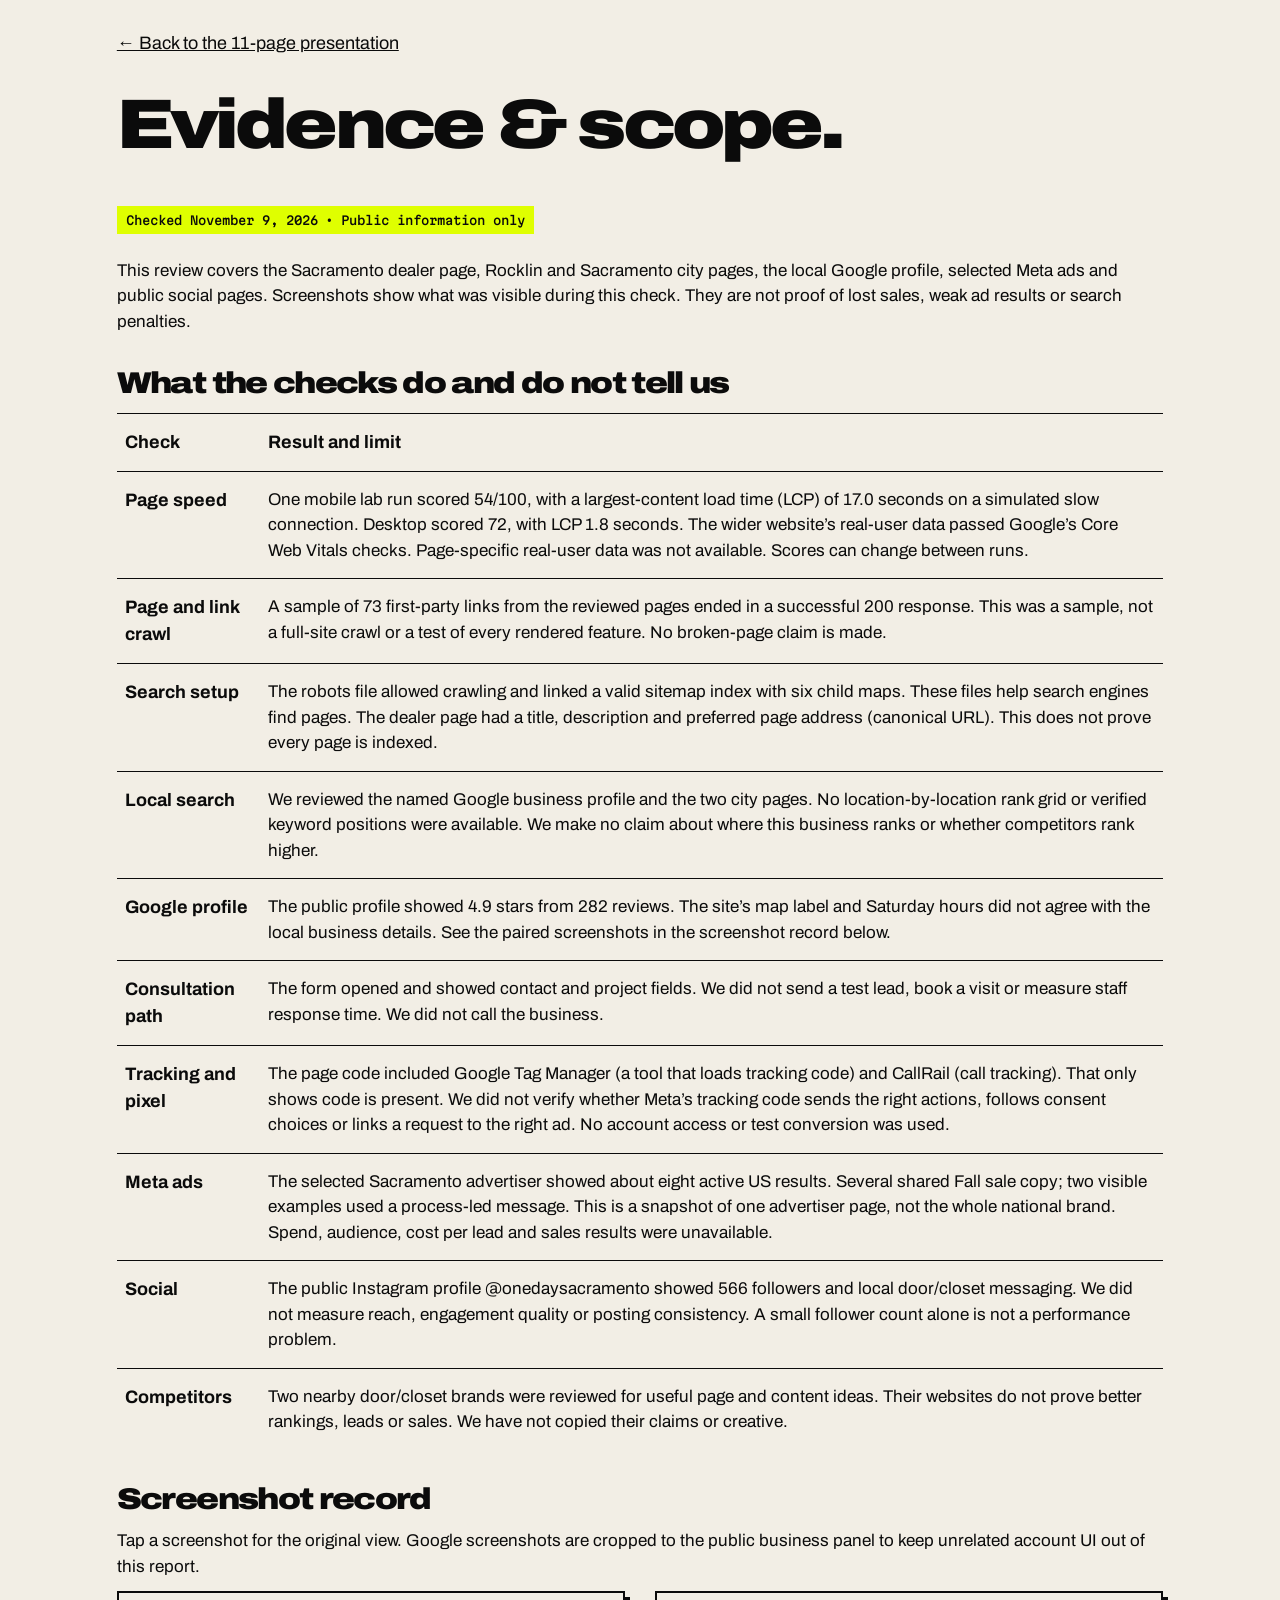
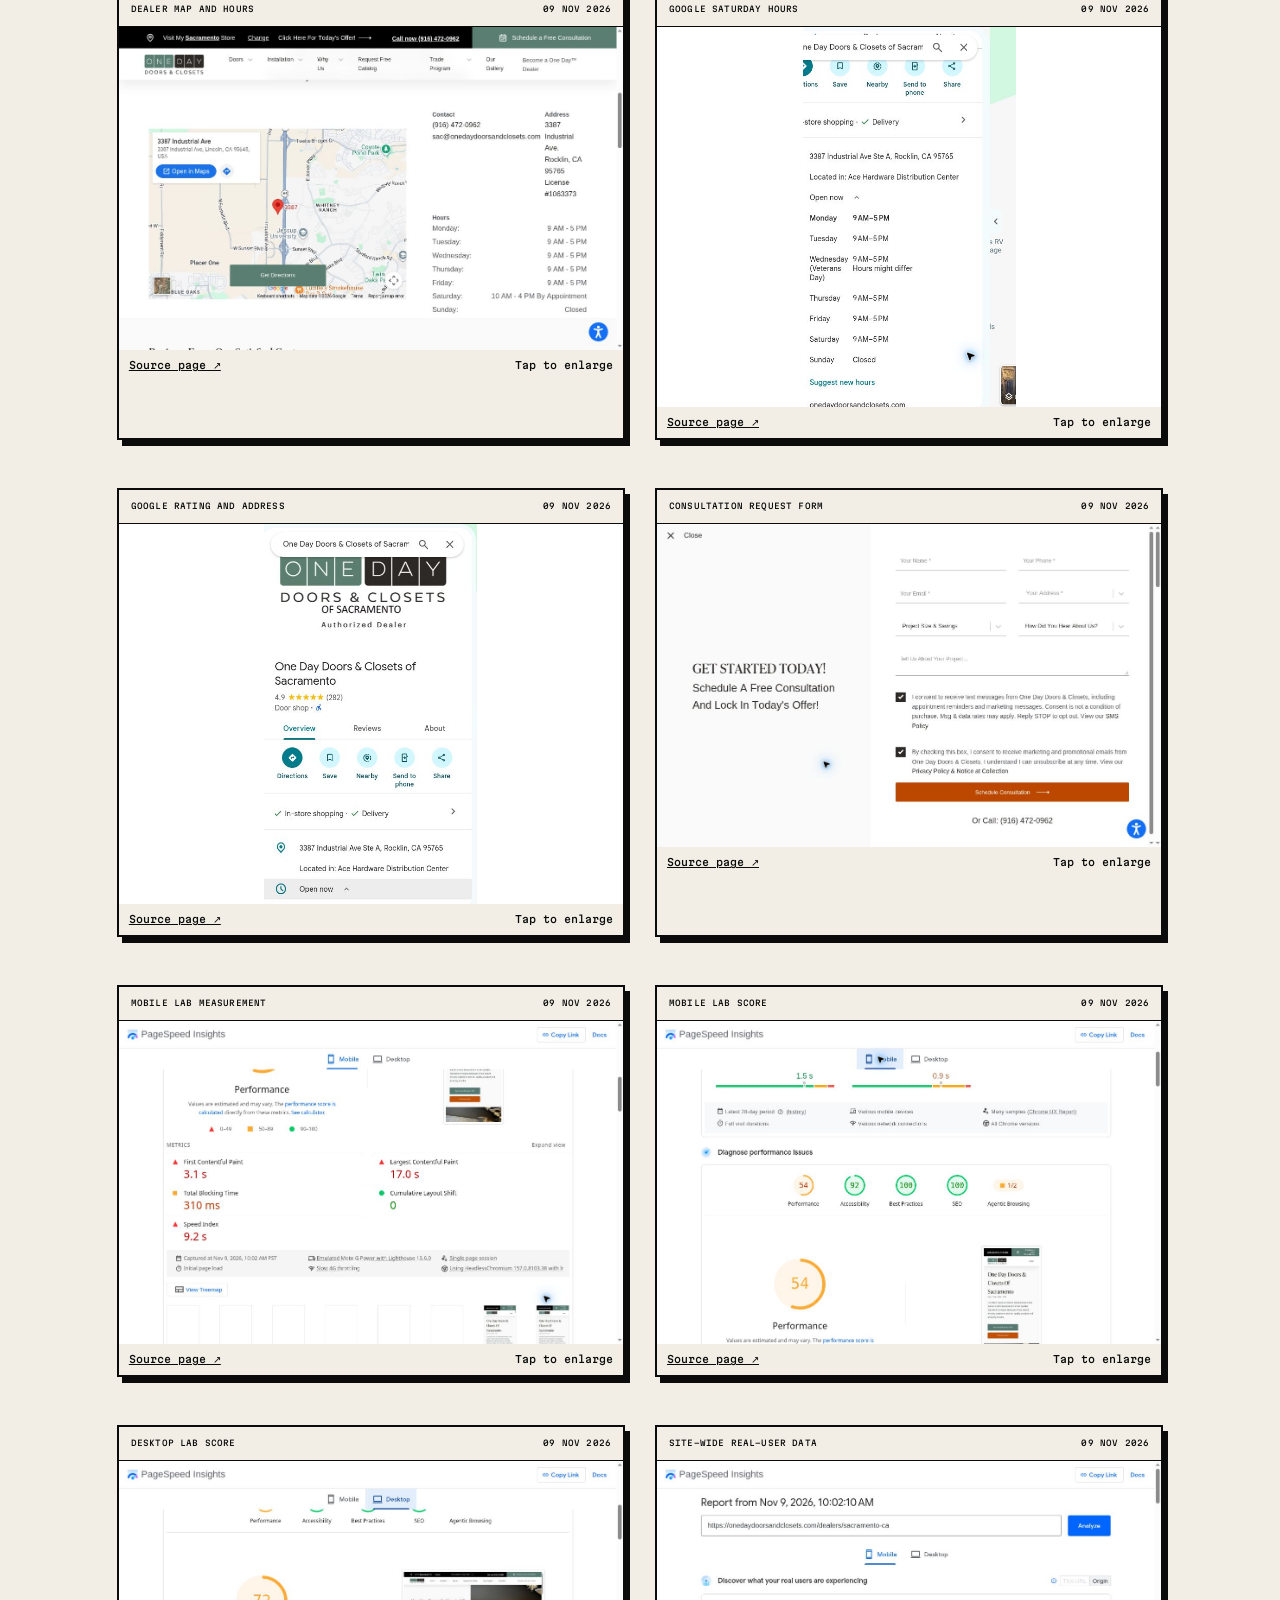
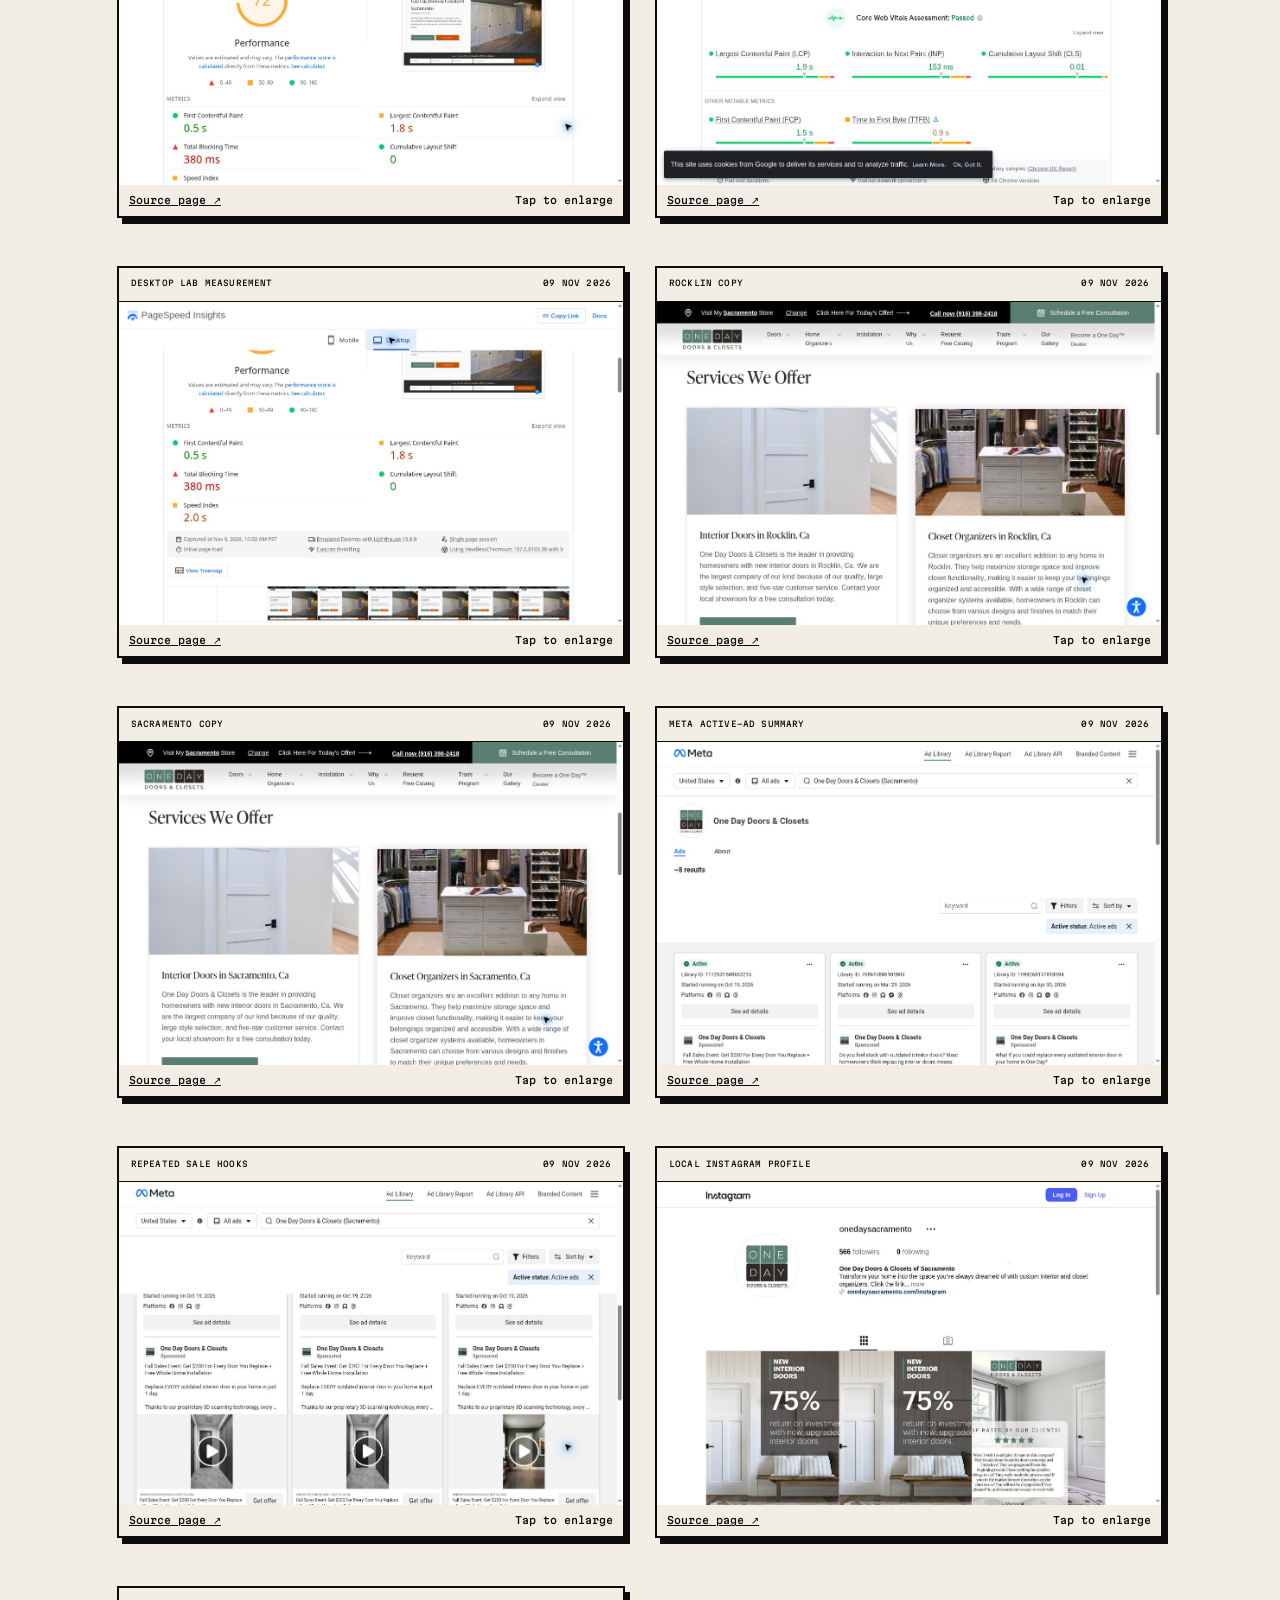
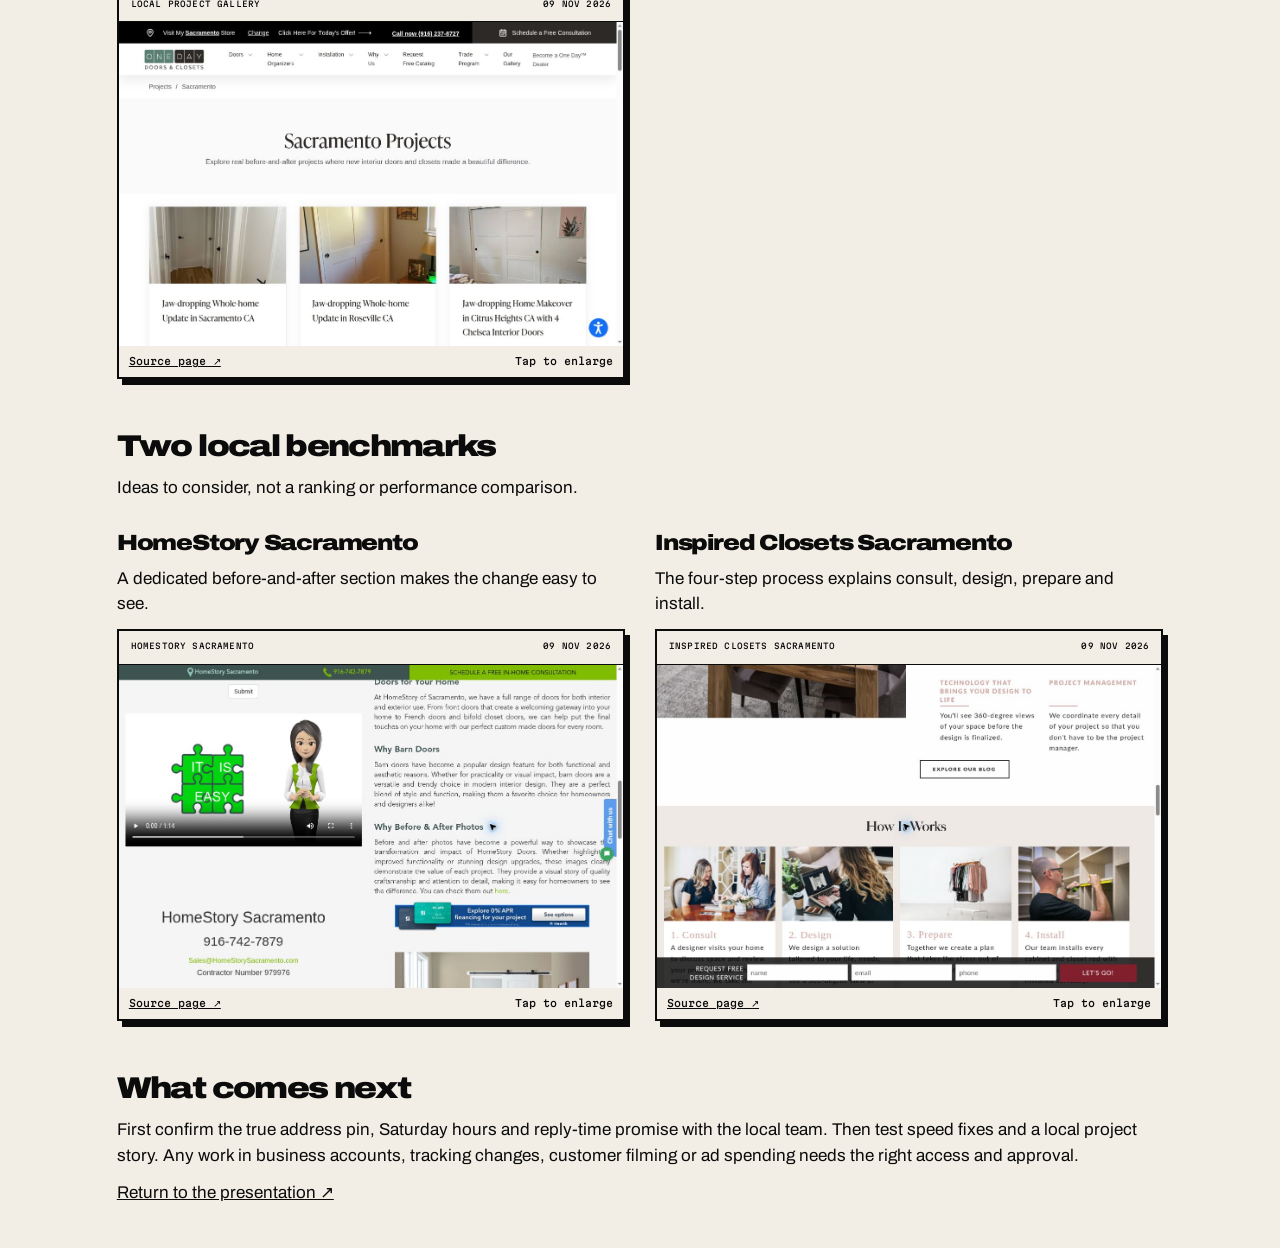
==== commit 893e4669: "Improve evidence page scrolling and plain-language scope" ====
--- a/audit-notes.html
+++ b/audit-notes.html
@@ -1 +1 @@
-<!doctype html><html lang="en"><head><meta charset="utf-8"><meta name="viewport" content="width=device-width,initial-scale=1"><meta name="robots" content="noindex,nofollow"><title>Evidence & scope | One Day × Vessel Archive</title><link rel="stylesheet" href="styles.css"><link rel="stylesheet" href="audit.css"><style>body{display:block;height:auto;overflow:auto;padding:30px 6vw;max-width:1200px;margin:auto}h1{font-size:clamp(38px,6vw,70px);margin:35px 0}h2{font-size:30px;margin:35px 0 15px}h3{font-size:22px;margin:20px 0 10px}p,li,td{font:17px/1.5 Archivo,Arial,sans-serif}p{margin:12px 0}a{text-decoration:underline}table{border-collapse:collapse;width:100%}td,th{text-align:left;border-top:1px solid;padding:15px 8px;vertical-align:top}th{font-size:18px}.grid{display:grid;grid-template-columns:1fr 1fr;gap:30px}.proof img{max-height:380px}.tag{font:12px/1.5 var(--mono);background:var(--lime);padding:5px 9px;display:inline-block}@media(max-width:700px){.grid{grid-template-columns:1fr}td,th{font-size:14px;padding:12px 5px}}</style></head><body><a href="index.html">← Back to the 11-page presentation</a><h1>Evidence &amp; scope.</h1><p class="tag">Checked November 9, 2026 • Public information only</p><p>This review covers the Sacramento dealer page, Rocklin and Sacramento city pages, the local Google profile, selected Meta ads and public social pages. Screenshots show what was visible during this check. They are not proof of lost sales, weak ad results or search penalties.</p><h2>What the checks do and do not tell us</h2><table><thead><tr><th>Check</th><th>Result and limit</th></tr></thead><tbody><tr><th>Page speed</th><td>One mobile lab run scored 54/100, with a largest-content load time (LCP) of 17.0 seconds on a simulated slow connection. Desktop scored 72, with LCP 1.8 seconds. The wider website’s real-user data passed Google’s Core Web Vitals checks. Page-specific real-user data was not available. Scores can change between runs.</td></tr><tr><th>Page and link crawl</th><td>A sample of 73 first-party links from the reviewed pages ended in a successful 200 response. This was a sample, not a full-site crawl or a test of every rendered feature. No broken-page claim is made.</td></tr><tr><th>Search setup</th><td>The robots file allowed crawling and linked a valid sitemap index with six child maps. These files help search engines find pages. The dealer page had a title, description and canonical URL. This does not prove every page is indexed.</td></tr><tr><th>Local search</th><td>We reviewed the named Google business profile and the two city pages. No location-by-location rank grid or verified keyword positions were available. We make no claim about where this business ranks or whether competitors rank higher.</td></tr><tr><th>Google profile</th><td>The public profile showed 4.9 stars from 282 reviews. The site’s map label and Saturday hours did not agree with the local business details. See the paired screenshots in the screenshot record below.</td></tr><tr><th>Consultation path</th><td>The form opened and showed contact and project fields. We did not send a test lead, book a visit or measure staff response time. We did not call the business.</td></tr><tr><th>Tracking and pixel</th><td>The page source included Google Tag Manager and CallRail references. That only shows code is present. Meta Pixel firing, event quality, consent behavior, server-side events and lead attribution were not verified. No account access or test conversion was used.</td></tr><tr><th>Meta ads</th><td>The selected Sacramento advertiser showed about eight active US results. Several shared Fall sale copy; two visible examples used a process-led message. This is a snapshot of one advertiser page, not the whole national brand. Spend, audience, cost per lead and sales results were unavailable.</td></tr><tr><th>Social</th><td>The public Instagram profile @onedaysacramento showed 566 followers and local door/closet messaging. We did not measure reach, engagement quality or posting consistency. A small follower count alone is not a performance problem.</td></tr><tr><th>Competitors</th><td>Two nearby door/closet brands were reviewed for useful page and content ideas. Their websites do not prove better rankings, leads or sales. We have not copied their claims or creative.</td></tr></tbody></table><h2>Screenshot record</h2><p>Tap a screenshot for the original view. Google screenshots are cropped to the public business panel to keep unrelated account UI out of this report.</p><div class="grid"><figure class="proof window"><div class="window-bar"><span>Dealer map and hours</span><time datetime="2026-11-09">09 NOV 2026</time></div><a class="proof-image" href="evidence/sacramento-location.png" target="_blank" rel="noopener" aria-label="Open full screenshot: Dealer map and hours"><img src="evidence/sacramento-location.png" alt="Dealer map and hours" loading="lazy"></a><figcaption><a href="https://onedaydoorsandclosets.com/dealers/sacramento-ca" target="_blank" rel="noopener">Source page ↗</a><span>Tap to enlarge</span></figcaption></figure><figure class="proof window"><div class="window-bar"><span>Google Saturday hours</span><time datetime="2026-11-09">09 NOV 2026</time></div><a class="proof-image" href="evidence/google-hours.png" target="_blank" rel="noopener" aria-label="Open full screenshot: Google Saturday hours"><img src="evidence/google-hours.png" alt="Google Saturday hours" loading="lazy"></a><figcaption><a href="https://g.page/r/CX6VemgRWB2BEB0" target="_blank" rel="noopener">Source page ↗</a><span>Tap to enlarge</span></figcaption></figure><figure class="proof window"><div class="window-bar"><span>Google rating and address</span><time datetime="2026-11-09">09 NOV 2026</time></div><a class="proof-image" href="evidence/google-profile.png" target="_blank" rel="noopener" aria-label="Open full screenshot: Google rating and address"><img src="evidence/google-profile.png" alt="Google rating and address" loading="lazy"></a><figcaption><a href="https://g.page/r/CX6VemgRWB2BEB0" target="_blank" rel="noopener">Source page ↗</a><span>Tap to enlarge</span></figcaption></figure><figure class="proof window"><div class="window-bar"><span>Consultation request form</span><time datetime="2026-11-09">09 NOV 2026</time></div><a class="proof-image" href="evidence/consultation-form.png" target="_blank" rel="noopener" aria-label="Open full screenshot: Consultation request form"><img src="evidence/consultation-form.png" alt="Consultation request form" loading="lazy"></a><figcaption><a href="https://onedaydoorsandclosets.com/dealers/sacramento-ca" target="_blank" rel="noopener">Source page ↗</a><span>Tap to enlarge</span></figcaption></figure><figure class="proof window"><div class="window-bar"><span>Mobile lab measurement</span><time datetime="2026-11-09">09 NOV 2026</time></div><a class="proof-image" href="evidence/psi-mobile-lab.png" target="_blank" rel="noopener" aria-label="Open full screenshot: Mobile lab measurement"><img src="evidence/psi-mobile-lab.png" alt="Mobile lab measurement" loading="lazy"></a><figcaption><a href="https://pagespeed.web.dev/analysis/https-onedaydoorsandclosets-com-dealers-sacramento-ca/okveh5j8fg?form_factor=mobile" target="_blank" rel="noopener">Source page ↗</a><span>Tap to enlarge</span></figcaption></figure><figure class="proof window"><div class="window-bar"><span>Mobile lab score</span><time datetime="2026-11-09">09 NOV 2026</time></div><a class="proof-image" href="evidence/psi-mobile-score.png" target="_blank" rel="noopener" aria-label="Open full screenshot: Mobile lab score"><img src="evidence/psi-mobile-score.png" alt="Mobile lab score" loading="lazy"></a><figcaption><a href="https://pagespeed.web.dev/analysis/https-onedaydoorsandclosets-com-dealers-sacramento-ca/okveh5j8fg?form_factor=mobile" target="_blank" rel="noopener">Source page ↗</a><span>Tap to enlarge</span></figcaption></figure><figure class="proof window"><div class="window-bar"><span>Desktop lab score</span><time datetime="2026-11-09">09 NOV 2026</time></div><a class="proof-image" href="evidence/psi-desktop-score.png" target="_blank" rel="noopener" aria-label="Open full screenshot: Desktop lab score"><img src="evidence/psi-desktop-score.png" alt="Desktop lab score" loading="lazy"></a><figcaption><a href="https://pagespeed.web.dev/analysis/https-onedaydoorsandclosets-com-dealers-sacramento-ca/okveh5j8fg?form_factor=desktop" target="_blank" rel="noopener">Source page ↗</a><span>Tap to enlarge</span></figcaption></figure><figure class="proof window"><div class="window-bar"><span>Site-wide real-user data</span><time datetime="2026-11-09">09 NOV 2026</time></div><a class="proof-image" href="evidence/psi-mobile-field.png" target="_blank" rel="noopener" aria-label="Open full screenshot: Site-wide real-user data"><img src="evidence/psi-mobile-field.png" alt="Site-wide real-user data" loading="lazy"></a><figcaption><a href="https://pagespeed.web.dev/analysis/https-onedaydoorsandclosets-com-dealers-sacramento-ca/okveh5j8fg?form_factor=mobile" target="_blank" rel="noopener">Source page ↗</a><span>Tap to enlarge</span></figcaption></figure><figure class="proof window"><div class="window-bar"><span>Desktop lab measurement</span><time datetime="2026-11-09">09 NOV 2026</time></div><a class="proof-image" href="evidence/psi-desktop-lab.png" target="_blank" rel="noopener" aria-label="Open full screenshot: Desktop lab measurement"><img src="evidence/psi-desktop-lab.png" alt="Desktop lab measurement" loading="lazy"></a><figcaption><a href="https://pagespeed.web.dev/analysis/https-onedaydoorsandclosets-com-dealers-sacramento-ca/okveh5j8fg?form_factor=desktop" target="_blank" rel="noopener">Source page ↗</a><span>Tap to enlarge</span></figcaption></figure><figure class="proof window"><div class="window-bar"><span>Rocklin copy</span><time datetime="2026-11-09">09 NOV 2026</time></div><a class="proof-image" href="evidence/rocklin-service-copy.png" target="_blank" rel="noopener" aria-label="Open full screenshot: Rocklin copy"><img src="evidence/rocklin-service-copy.png" alt="Rocklin copy" loading="lazy"></a><figcaption><a href="https://onedaydoorsandclosets.com/cities/rocklin-ca" target="_blank" rel="noopener">Source page ↗</a><span>Tap to enlarge</span></figcaption></figure><figure class="proof window"><div class="window-bar"><span>Sacramento copy</span><time datetime="2026-11-09">09 NOV 2026</time></div><a class="proof-image" href="evidence/sacramento-service-copy.png" target="_blank" rel="noopener" aria-label="Open full screenshot: Sacramento copy"><img src="evidence/sacramento-service-copy.png" alt="Sacramento copy" loading="lazy"></a><figcaption><a href="https://onedaydoorsandclosets.com/cities/sacramento-ca" target="_blank" rel="noopener">Source page ↗</a><span>Tap to enlarge</span></figcaption></figure><figure class="proof window"><div class="window-bar"><span>Meta active-ad summary</span><time datetime="2026-11-09">09 NOV 2026</time></div><a class="proof-image" href="evidence/meta-active-summary.png" target="_blank" rel="noopener" aria-label="Open full screenshot: Meta active-ad summary"><img src="evidence/meta-active-summary.png" alt="Meta active-ad summary" loading="lazy"></a><figcaption><a href="https://www.facebook.com/ads/library/?active_status=active&ad_type=all&country=US&view_all_page_id=113342071382719" target="_blank" rel="noopener">Source page ↗</a><span>Tap to enlarge</span></figcaption></figure><figure class="proof window"><div class="window-bar"><span>Repeated sale hooks</span><time datetime="2026-11-09">09 NOV 2026</time></div><a class="proof-image" href="evidence/meta-repeat-hooks.png" target="_blank" rel="noopener" aria-label="Open full screenshot: Repeated sale hooks"><img src="evidence/meta-repeat-hooks.png" alt="Repeated sale hooks" loading="lazy"></a><figcaption><a href="https://www.facebook.com/ads/library/?active_status=active&ad_type=all&country=US&view_all_page_id=113342071382719" target="_blank" rel="noopener">Source page ↗</a><span>Tap to enlarge</span></figcaption></figure><figure class="proof window"><div class="window-bar"><span>Local Instagram profile</span><time datetime="2026-11-09">09 NOV 2026</time></div><a class="proof-image" href="evidence/instagram-profile.png" target="_blank" rel="noopener" aria-label="Open full screenshot: Local Instagram profile"><img src="evidence/instagram-profile.png" alt="Local Instagram profile" loading="lazy"></a><figcaption><a href="https://www.instagram.com/onedaysacramento/" target="_blank" rel="noopener">Source page ↗</a><span>Tap to enlarge</span></figcaption></figure><figure class="proof window"><div class="window-bar"><span>Local project gallery</span><time datetime="2026-11-09">09 NOV 2026</time></div><a class="proof-image" href="evidence/local-projects.png" target="_blank" rel="noopener" aria-label="Open full screenshot: Local project gallery"><img src="evidence/local-projects.png" alt="Local project gallery" loading="lazy"></a><figcaption><a href="https://onedaydoorsandclosets.com/projects/sacramento-ca" target="_blank" rel="noopener">Source page ↗</a><span>Tap to enlarge</span></figcaption></figure></div><h2>Two local benchmarks</h2><p>Ideas to consider, not a ranking or performance comparison.</p><div class="grid"><article><h3>HomeStory Sacramento</h3><p>A dedicated before-and-after section makes the change easy to see.</p><figure class="proof window"><div class="window-bar"><span>HomeStory Sacramento</span><time datetime="2026-11-09">09 NOV 2026</time></div><a class="proof-image" href="evidence/comp-homestory.png" target="_blank" rel="noopener" aria-label="Open full screenshot: HomeStory Sacramento"><img src="evidence/comp-homestory.png" alt="HomeStory Sacramento" loading="lazy"></a><figcaption><a href="https://www.homestorydoors.com/location/sacramento" target="_blank" rel="noopener">Source page ↗</a><span>Tap to enlarge</span></figcaption></figure></article><article><h3>Inspired Closets Sacramento</h3><p>The four-step process explains consult, design, prepare and install.</p><figure class="proof window"><div class="window-bar"><span>Inspired Closets Sacramento</span><time datetime="2026-11-09">09 NOV 2026</time></div><a class="proof-image" href="evidence/comp-inspired.png" target="_blank" rel="noopener" aria-label="Open full screenshot: Inspired Closets Sacramento"><img src="evidence/comp-inspired.png" alt="Inspired Closets Sacramento" loading="lazy"></a><figcaption><a href="https://www.inspiredclosets.com/locations/sacramento/" target="_blank" rel="noopener">Source page ↗</a><span>Tap to enlarge</span></figcaption></figure></article></div><h2>What comes next</h2><p>First confirm the true address pin, Saturday hours and reply-time promise with the local team. Then test speed fixes and a local project story. Any work in business accounts, tracking changes, customer filming or ad spending needs the right access and approval.</p><p><a href="index.html">Return to the presentation ↗</a></p></body></html>+<!doctype html><html lang="en"><head><meta charset="utf-8"><meta name="viewport" content="width=device-width,initial-scale=1"><meta name="robots" content="noindex,nofollow"><title>Evidence & scope | One Day × Vessel Archive</title><link rel="stylesheet" href="styles.css"><link rel="stylesheet" href="audit.css"><style>html{height:auto;overflow:auto}body{display:block;height:auto;overflow:auto;padding:30px 6vw;max-width:1200px;margin:auto}h1{font-size:clamp(38px,6vw,70px);margin:35px 0}h2{font-size:30px;margin:35px 0 15px}h3{font-size:22px;margin:20px 0 10px}p,li,td{font:17px/1.5 Archivo,Arial,sans-serif}p{margin:12px 0}a{text-decoration:underline}table{border-collapse:collapse;width:100%}td,th{text-align:left;border-top:1px solid;padding:15px 8px;vertical-align:top}th{font-size:18px}.grid{display:grid;grid-template-columns:1fr 1fr;gap:30px}.proof img{max-height:380px}.tag{font:12px/1.5 var(--mono);background:var(--lime);padding:5px 9px;display:inline-block}@media(max-width:700px){.grid{grid-template-columns:1fr}td,th{font-size:14px;padding:12px 5px}}</style></head><body><a href="index.html">← Back to the 11-page presentation</a><h1>Evidence &amp; scope.</h1><p class="tag">Checked November 9, 2026 • Public information only</p><p>This review covers the Sacramento dealer page, Rocklin and Sacramento city pages, the local Google profile, selected Meta ads and public social pages. Screenshots show what was visible during this check. They are not proof of lost sales, weak ad results or search penalties.</p><h2>What the checks do and do not tell us</h2><table><thead><tr><th>Check</th><th>Result and limit</th></tr></thead><tbody><tr><th>Page speed</th><td>One mobile lab run scored 54/100, with a largest-content load time (LCP) of 17.0 seconds on a simulated slow connection. Desktop scored 72, with LCP 1.8 seconds. The wider website’s real-user data passed Google’s Core Web Vitals checks. Page-specific real-user data was not available. Scores can change between runs.</td></tr><tr><th>Page and link crawl</th><td>A sample of 73 first-party links from the reviewed pages ended in a successful 200 response. This was a sample, not a full-site crawl or a test of every rendered feature. No broken-page claim is made.</td></tr><tr><th>Search setup</th><td>The robots file allowed crawling and linked a valid sitemap index with six child maps. These files help search engines find pages. The dealer page had a title, description and preferred page address (canonical URL). This does not prove every page is indexed.</td></tr><tr><th>Local search</th><td>We reviewed the named Google business profile and the two city pages. No location-by-location rank grid or verified keyword positions were available. We make no claim about where this business ranks or whether competitors rank higher.</td></tr><tr><th>Google profile</th><td>The public profile showed 4.9 stars from 282 reviews. The site’s map label and Saturday hours did not agree with the local business details. See the paired screenshots in the screenshot record below.</td></tr><tr><th>Consultation path</th><td>The form opened and showed contact and project fields. We did not send a test lead, book a visit or measure staff response time. We did not call the business.</td></tr><tr><th>Tracking and pixel</th><td>The page code included Google Tag Manager (a tool that loads tracking code) and CallRail (call tracking). That only shows code is present. We did not verify whether Meta’s tracking code sends the right actions, follows consent choices or links a request to the right ad. No account access or test conversion was used.</td></tr><tr><th>Meta ads</th><td>The selected Sacramento advertiser showed about eight active US results. Several shared Fall sale copy; two visible examples used a process-led message. This is a snapshot of one advertiser page, not the whole national brand. Spend, audience, cost per lead and sales results were unavailable.</td></tr><tr><th>Social</th><td>The public Instagram profile @onedaysacramento showed 566 followers and local door/closet messaging. We did not measure reach, engagement quality or posting consistency. A small follower count alone is not a performance problem.</td></tr><tr><th>Competitors</th><td>Two nearby door/closet brands were reviewed for useful page and content ideas. Their websites do not prove better rankings, leads or sales. We have not copied their claims or creative.</td></tr></tbody></table><h2>Screenshot record</h2><p>Tap a screenshot for the original view. Google screenshots are cropped to the public business panel to keep unrelated account UI out of this report.</p><div class="grid"><figure class="proof window"><div class="window-bar"><span>Dealer map and hours</span><time datetime="2026-11-09">09 NOV 2026</time></div><a class="proof-image" href="evidence/sacramento-location.png" target="_blank" rel="noopener" aria-label="Open full screenshot: Dealer map and hours"><img src="evidence/sacramento-location.png" alt="Dealer map and hours" loading="lazy"></a><figcaption><a href="https://onedaydoorsandclosets.com/dealers/sacramento-ca" target="_blank" rel="noopener">Source page ↗</a><span>Tap to enlarge</span></figcaption></figure><figure class="proof window"><div class="window-bar"><span>Google Saturday hours</span><time datetime="2026-11-09">09 NOV 2026</time></div><a class="proof-image" href="evidence/google-hours.png" target="_blank" rel="noopener" aria-label="Open full screenshot: Google Saturday hours"><img src="evidence/google-hours.png" alt="Google Saturday hours" loading="lazy"></a><figcaption><a href="https://g.page/r/CX6VemgRWB2BEB0" target="_blank" rel="noopener">Source page ↗</a><span>Tap to enlarge</span></figcaption></figure><figure class="proof window"><div class="window-bar"><span>Google rating and address</span><time datetime="2026-11-09">09 NOV 2026</time></div><a class="proof-image" href="evidence/google-profile.png" target="_blank" rel="noopener" aria-label="Open full screenshot: Google rating and address"><img src="evidence/google-profile.png" alt="Google rating and address" loading="lazy"></a><figcaption><a href="https://g.page/r/CX6VemgRWB2BEB0" target="_blank" rel="noopener">Source page ↗</a><span>Tap to enlarge</span></figcaption></figure><figure class="proof window"><div class="window-bar"><span>Consultation request form</span><time datetime="2026-11-09">09 NOV 2026</time></div><a class="proof-image" href="evidence/consultation-form.png" target="_blank" rel="noopener" aria-label="Open full screenshot: Consultation request form"><img src="evidence/consultation-form.png" alt="Consultation request form" loading="lazy"></a><figcaption><a href="https://onedaydoorsandclosets.com/dealers/sacramento-ca" target="_blank" rel="noopener">Source page ↗</a><span>Tap to enlarge</span></figcaption></figure><figure class="proof window"><div class="window-bar"><span>Mobile lab measurement</span><time datetime="2026-11-09">09 NOV 2026</time></div><a class="proof-image" href="evidence/psi-mobile-lab.png" target="_blank" rel="noopener" aria-label="Open full screenshot: Mobile lab measurement"><img src="evidence/psi-mobile-lab.png" alt="Mobile lab measurement" loading="lazy"></a><figcaption><a href="https://pagespeed.web.dev/analysis/https-onedaydoorsandclosets-com-dealers-sacramento-ca/okveh5j8fg?form_factor=mobile" target="_blank" rel="noopener">Source page ↗</a><span>Tap to enlarge</span></figcaption></figure><figure class="proof window"><div class="window-bar"><span>Mobile lab score</span><time datetime="2026-11-09">09 NOV 2026</time></div><a class="proof-image" href="evidence/psi-mobile-score.png" target="_blank" rel="noopener" aria-label="Open full screenshot: Mobile lab score"><img src="evidence/psi-mobile-score.png" alt="Mobile lab score" loading="lazy"></a><figcaption><a href="https://pagespeed.web.dev/analysis/https-onedaydoorsandclosets-com-dealers-sacramento-ca/okveh5j8fg?form_factor=mobile" target="_blank" rel="noopener">Source page ↗</a><span>Tap to enlarge</span></figcaption></figure><figure class="proof window"><div class="window-bar"><span>Desktop lab score</span><time datetime="2026-11-09">09 NOV 2026</time></div><a class="proof-image" href="evidence/psi-desktop-score.png" target="_blank" rel="noopener" aria-label="Open full screenshot: Desktop lab score"><img src="evidence/psi-desktop-score.png" alt="Desktop lab score" loading="lazy"></a><figcaption><a href="https://pagespeed.web.dev/analysis/https-onedaydoorsandclosets-com-dealers-sacramento-ca/okveh5j8fg?form_factor=desktop" target="_blank" rel="noopener">Source page ↗</a><span>Tap to enlarge</span></figcaption></figure><figure class="proof window"><div class="window-bar"><span>Site-wide real-user data</span><time datetime="2026-11-09">09 NOV 2026</time></div><a class="proof-image" href="evidence/psi-mobile-field.png" target="_blank" rel="noopener" aria-label="Open full screenshot: Site-wide real-user data"><img src="evidence/psi-mobile-field.png" alt="Site-wide real-user data" loading="lazy"></a><figcaption><a href="https://pagespeed.web.dev/analysis/https-onedaydoorsandclosets-com-dealers-sacramento-ca/okveh5j8fg?form_factor=mobile" target="_blank" rel="noopener">Source page ↗</a><span>Tap to enlarge</span></figcaption></figure><figure class="proof window"><div class="window-bar"><span>Desktop lab measurement</span><time datetime="2026-11-09">09 NOV 2026</time></div><a class="proof-image" href="evidence/psi-desktop-lab.png" target="_blank" rel="noopener" aria-label="Open full screenshot: Desktop lab measurement"><img src="evidence/psi-desktop-lab.png" alt="Desktop lab measurement" loading="lazy"></a><figcaption><a href="https://pagespeed.web.dev/analysis/https-onedaydoorsandclosets-com-dealers-sacramento-ca/okveh5j8fg?form_factor=desktop" target="_blank" rel="noopener">Source page ↗</a><span>Tap to enlarge</span></figcaption></figure><figure class="proof window"><div class="window-bar"><span>Rocklin copy</span><time datetime="2026-11-09">09 NOV 2026</time></div><a class="proof-image" href="evidence/rocklin-service-copy.png" target="_blank" rel="noopener" aria-label="Open full screenshot: Rocklin copy"><img src="evidence/rocklin-service-copy.png" alt="Rocklin copy" loading="lazy"></a><figcaption><a href="https://onedaydoorsandclosets.com/cities/rocklin-ca" target="_blank" rel="noopener">Source page ↗</a><span>Tap to enlarge</span></figcaption></figure><figure class="proof window"><div class="window-bar"><span>Sacramento copy</span><time datetime="2026-11-09">09 NOV 2026</time></div><a class="proof-image" href="evidence/sacramento-service-copy.png" target="_blank" rel="noopener" aria-label="Open full screenshot: Sacramento copy"><img src="evidence/sacramento-service-copy.png" alt="Sacramento copy" loading="lazy"></a><figcaption><a href="https://onedaydoorsandclosets.com/cities/sacramento-ca" target="_blank" rel="noopener">Source page ↗</a><span>Tap to enlarge</span></figcaption></figure><figure class="proof window"><div class="window-bar"><span>Meta active-ad summary</span><time datetime="2026-11-09">09 NOV 2026</time></div><a class="proof-image" href="evidence/meta-active-summary.png" target="_blank" rel="noopener" aria-label="Open full screenshot: Meta active-ad summary"><img src="evidence/meta-active-summary.png" alt="Meta active-ad summary" loading="lazy"></a><figcaption><a href="https://www.facebook.com/ads/library/?active_status=active&ad_type=all&country=US&view_all_page_id=113342071382719" target="_blank" rel="noopener">Source page ↗</a><span>Tap to enlarge</span></figcaption></figure><figure class="proof window"><div class="window-bar"><span>Repeated sale hooks</span><time datetime="2026-11-09">09 NOV 2026</time></div><a class="proof-image" href="evidence/meta-repeat-hooks.png" target="_blank" rel="noopener" aria-label="Open full screenshot: Repeated sale hooks"><img src="evidence/meta-repeat-hooks.png" alt="Repeated sale hooks" loading="lazy"></a><figcaption><a href="https://www.facebook.com/ads/library/?active_status=active&ad_type=all&country=US&view_all_page_id=113342071382719" target="_blank" rel="noopener">Source page ↗</a><span>Tap to enlarge</span></figcaption></figure><figure class="proof window"><div class="window-bar"><span>Local Instagram profile</span><time datetime="2026-11-09">09 NOV 2026</time></div><a class="proof-image" href="evidence/instagram-profile.png" target="_blank" rel="noopener" aria-label="Open full screenshot: Local Instagram profile"><img src="evidence/instagram-profile.png" alt="Local Instagram profile" loading="lazy"></a><figcaption><a href="https://www.instagram.com/onedaysacramento/" target="_blank" rel="noopener">Source page ↗</a><span>Tap to enlarge</span></figcaption></figure><figure class="proof window"><div class="window-bar"><span>Local project gallery</span><time datetime="2026-11-09">09 NOV 2026</time></div><a class="proof-image" href="evidence/local-projects.png" target="_blank" rel="noopener" aria-label="Open full screenshot: Local project gallery"><img src="evidence/local-projects.png" alt="Local project gallery" loading="lazy"></a><figcaption><a href="https://onedaydoorsandclosets.com/projects/sacramento-ca" target="_blank" rel="noopener">Source page ↗</a><span>Tap to enlarge</span></figcaption></figure></div><h2>Two local benchmarks</h2><p>Ideas to consider, not a ranking or performance comparison.</p><div class="grid"><article><h3>HomeStory Sacramento</h3><p>A dedicated before-and-after section makes the change easy to see.</p><figure class="proof window"><div class="window-bar"><span>HomeStory Sacramento</span><time datetime="2026-11-09">09 NOV 2026</time></div><a class="proof-image" href="evidence/comp-homestory.png" target="_blank" rel="noopener" aria-label="Open full screenshot: HomeStory Sacramento"><img src="evidence/comp-homestory.png" alt="HomeStory Sacramento" loading="lazy"></a><figcaption><a href="https://www.homestorydoors.com/location/sacramento" target="_blank" rel="noopener">Source page ↗</a><span>Tap to enlarge</span></figcaption></figure></article><article><h3>Inspired Closets Sacramento</h3><p>The four-step process explains consult, design, prepare and install.</p><figure class="proof window"><div class="window-bar"><span>Inspired Closets Sacramento</span><time datetime="2026-11-09">09 NOV 2026</time></div><a class="proof-image" href="evidence/comp-inspired.png" target="_blank" rel="noopener" aria-label="Open full screenshot: Inspired Closets Sacramento"><img src="evidence/comp-inspired.png" alt="Inspired Closets Sacramento" loading="lazy"></a><figcaption><a href="https://www.inspiredclosets.com/locations/sacramento/" target="_blank" rel="noopener">Source page ↗</a><span>Tap to enlarge</span></figcaption></figure></article></div><h2>What comes next</h2><p>First confirm the true address pin, Saturday hours and reply-time promise with the local team. Then test speed fixes and a local project story. Any work in business accounts, tracking changes, customer filming or ad spending needs the right access and approval.</p><p><a href="index.html">Return to the presentation ↗</a></p></body></html>
